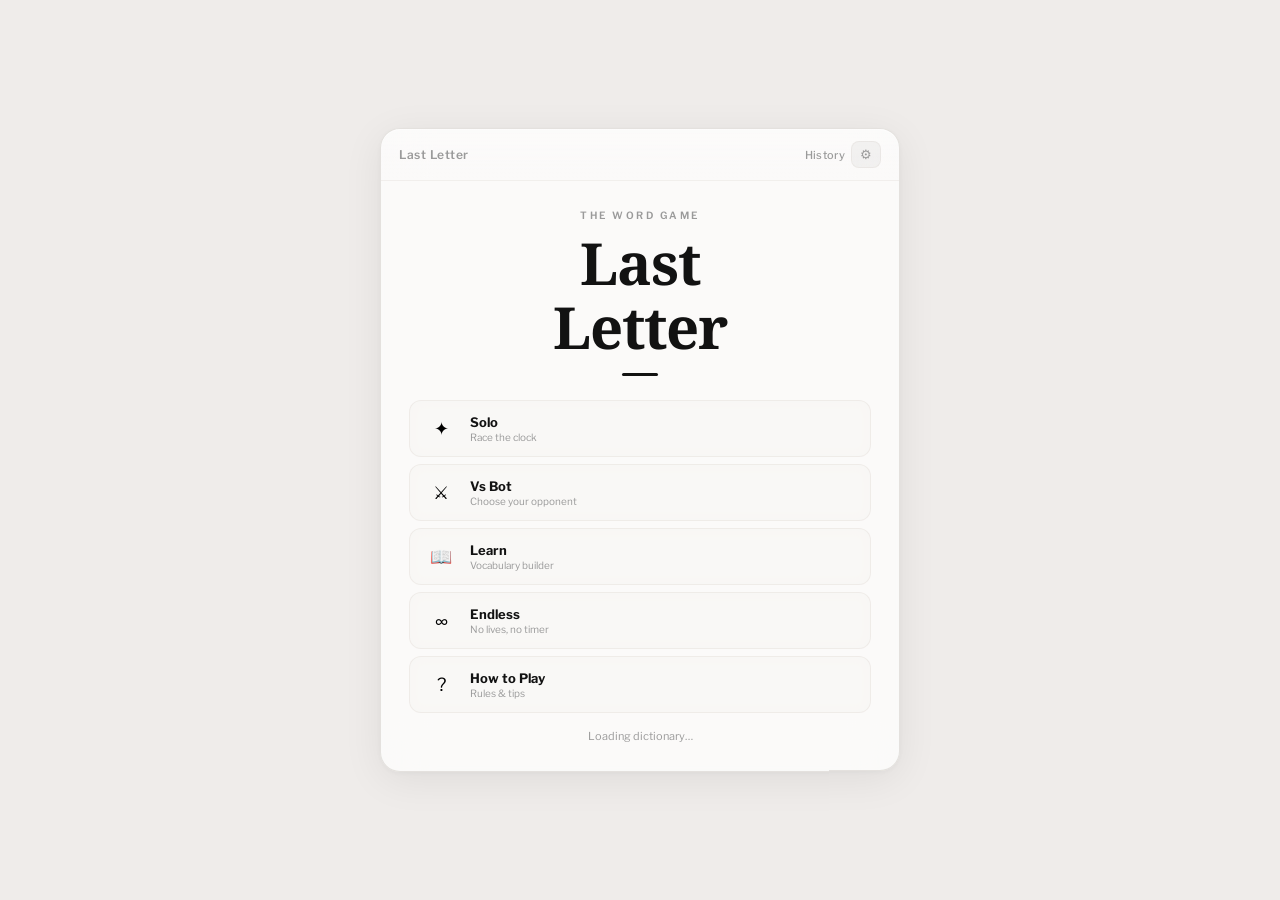
==== index.html @ b97fd0e0 "Add files via upload" ====
<!DOCTYPE html>
<html lang="en">
<head>
  <meta charset="UTF-8">
  <meta name="viewport" content="width=device-width, initial-scale=1.0">
  <title>Last Letter — A Word Game</title>
  <link href="https://fonts.googleapis.com/css2?family=Inter:wght@300;400;500;600;700;800;900&family=Libre+Franklin:wght@300;400;500;600;700;800&family=Noto+Serif:ital,wght@0,400;0,700;1,400&display=swap" rel="stylesheet">
  <link rel="stylesheet" href="style.css">
  <link rel="stylesheet" href="liquid-glass.css">
</head>
<body>

<!-- Liquid Glass animated background orbs -->
<div class="liquid-bg" id="liquid-bg">
  <div class="orb orb-1"></div>
  <div class="orb orb-2"></div>
  <div class="orb orb-3"></div>
  <div class="orb orb-4"></div>
</div>

<!-- Floating definition tooltip -->
<div id="tooltip" class="tooltip hidden"><div id="tip-word" class="tip-word"></div><div id="tip-pos" class="tip-pos"></div><div id="tip-def" class="tip-def"></div></div>

<!-- ===== MAIN MENU ===== -->
<div id="screen-menu" class="screen active">
  <div class="glass menu-glass">
    <div class="glass-bar"><span class="glass-title">Last Letter</span>
      <div class="glass-bar-r"><button class="glass-text-btn" id="btn-history">History</button><button class="glass-icon" id="btn-settings-open" title="Settings">⚙</button></div>
    </div>
    <div class="glass-body menu-body">
      <div class="menu-eyebrow">The Word Game</div>
      <h1 class="menu-logo">Last<br>Letter</h1>
      <div class="menu-rule"></div>
      <nav class="menu-nav">
        <button class="menu-btn" data-screen="screen-mode-solo"><span class="mi">✦</span><div class="mt"><strong>Solo</strong><small>Race the clock</small></div></button>
        <button class="menu-btn" data-screen="screen-mode-vs"><span class="mi">⚔</span><div class="mt"><strong>Vs Bot</strong><small>Choose your opponent</small></div></button>
        <button class="menu-btn" data-screen="screen-mode-learn"><span class="mi">📖</span><div class="mt"><strong>Learn</strong><small>Vocabulary builder</small></div></button>
        <button class="menu-btn" data-screen="screen-mode-endless"><span class="mi">∞</span><div class="mt"><strong>Endless</strong><small>No lives, no timer</small></div></button>
        <button class="menu-btn" data-screen="screen-how"><span class="mi">?</span><div class="mt"><strong>How to Play</strong><small>Rules & tips</small></div></button>
      </nav>
      <div id="dict-status" class="loading-msg">Loading dictionary…</div>
    </div>
  </div>
</div>

<!-- ===== HOW TO PLAY ===== -->
<div id="screen-how" class="screen"><div class="glass glass-md"><div class="glass-bar"><span class="glass-title">How to Play</span></div><div class="glass-body">
  <button class="back-btn" data-screen="screen-menu">← Back</button>
  <div class="how-cols"><div class="how-col"><h3>The Chain</h3><div class="how-steps">
    <div class="hs"><span class="hn">1</span><span>Given a <strong>starting prefix</strong></span></div>
    <div class="hs"><span class="hn">2</span><span>Type a word <strong>beginning</strong> with it</span></div>
    <div class="hs"><span class="hn">3</span><span><strong>Last letters</strong> become new prefix</span></div>
    <div class="hs"><span class="hn">4</span><span>Harder rounds use <strong>more letters</strong></span></div>
  </div></div><div class="how-col"><h3>Scoring</h3><p>Longer words = more points. Rare letters (Q,Z,X,J) give bonus.</p><p><strong>3 lives, 5 tries</strong> per round.</p>
  <h3 style="margin-top:12px">Bot Strategies</h3><p>Bots use suffix traps (-ness, -ly, -tion), letter traps (ending on X,Z,Q), and the hardest ones minimize your available options.</p></div></div>
</div></div></div>

<!-- ===== SETTINGS ===== -->
<div id="screen-settings" class="screen"><div class="glass glass-md"><div class="glass-bar"><span class="glass-title">Settings</span></div><div class="glass-body">
  <button class="back-btn" data-screen="screen-menu">← Back</button>
  <div class="settings-grid">
    <div class="sg"><label>Word Bank</label><select id="s-wordbank"><option value="full">Full (~370K)</option><option value="common">Common (~20K)</option><option value="sat">SAT Prep</option><option value="ielts">IELTS</option><option value="niche">Niche/Rare</option><option value="fallback">Offline (~800)</option></select></div>
    <div class="sg"><label>Lives</label><select id="s-lives"><option value="1">1</option><option value="3" selected>3</option><option value="5">5</option><option value="99">∞</option></select></div>
    <div class="sg"><label>Tries</label><select id="s-tries"><option value="3">3</option><option value="5" selected>5</option><option value="10">10</option><option value="99">∞</option></select></div>
    <div class="sg"><label>Candidates</label><select id="s-cand"><option value="off">Off</option><option value="count">Count</option><option value="on" selected>List</option></select></div>
    <div class="sg"><label>Frame Radius</label><select id="s-radius"><option value="0">Sharp</option><option value="12">Subtle</option><option value="20" selected>Rounded</option><option value="32">Pill</option></select></div>
    <div class="sg"><label>Theme</label><select id="s-theme"><option value="light" selected>Light</option><option value="dark">Dark</option><option value="liquid">Liquid Glass</option></select></div>
    <div class="sg"><label>Frame Scale</label><select id="s-scale"><option value="1">100%</option><option value="1.15">115%</option><option value="1.3" selected>130%</option><option value="1.5">150%</option></select></div>
    <div class="sg"><label>Blur Intensity</label><select id="s-blur"><option value="12">Subtle</option><option value="24" selected>Medium</option><option value="40">Heavy</option></select></div>
  </div>
  
  <div style="margin-top:24px;border-top:1px solid var(--border-lt);padding-top:16px">
    <h3 style="font-size:12px;font-weight:700;margin-bottom:8px">LLM Engine Configuration</h3>
    <div class="panel-desc" style="font-size:11px;margin-bottom:12px">Configure the external AI used by Omega to generate ultra-hard words.</div>
    <div style="display:flex;gap:8px;margin-bottom:8px">
      <input type="text" id="s-llm-key" placeholder="API Key (sk-...)" style="flex:2;padding:8px 12px;border-radius:6px;border:1px solid var(--border);font-family:var(--sans);background:var(--surface-alt);color:var(--ink)">
      <input type="text" id="s-llm-model" placeholder="Model (e.g. GLM-5.1)" style="flex:1;padding:8px 12px;border-radius:6px;border:1px solid var(--border);font-family:var(--sans);background:var(--surface-alt);color:var(--ink)">
    </div>
    <div style="display:flex;gap:8px;margin-bottom:8px">
      <input type="text" id="s-llm-host" placeholder="API Host (e.g. https://cmkey.cn/v1)" style="flex:2;padding:8px 12px;border-radius:6px;border:1px solid var(--border);font-family:var(--sans);background:var(--surface-alt);color:var(--ink)">
      <div style="flex:1; display:flex; align-items:center; gap:6px;">
        <input type="checkbox" id="s-llm-cors" style="cursor:pointer"> <label for="s-llm-cors" style="font-size:11px;cursor:pointer;color:var(--ink2)">Use CORS Proxy</label>
      </div>
    </div>
  </div>
  
  <div style="margin-top:24px;border-top:1px solid var(--border-lt);padding-top:16px">
    <h3 style="font-size:12px;font-weight:700;margin-bottom:8px">Ω Omega Neural Net Settings</h3>
    <div class="panel-desc" style="font-size:11px;margin-bottom:12px">Omega automatically learns the exact suffix you use when you defeat it. You can also manually teach or remove traps below.</div>
    <div style="display:flex;gap:8px;margin-bottom:12px">
      <input type="text" id="omega-new-trap" placeholder="e.g. 'tion' or 'ism'" style="flex:1;padding:8px 12px;border-radius:6px;border:1px solid var(--border);font-family:var(--sans);background:var(--surface-alt);color:var(--ink)">
      <button id="btn-omega-add-trap" class="btn-secondary" style="padding:8px 16px">Add Trap</button>
    </div>
    <h4 style="font-size:11px;margin-bottom:8px;color:var(--ink2)">Learned Traps (Click to remove)</h4>
    <div id="omega-trap-list" style="display:flex;gap:6px;flex-wrap:wrap;min-height:30px;margin-bottom:16px"></div>
  </div>
  
  <button class="btn-primary" id="btn-save-settings" style="margin-top:4px">Save & Close</button>
</div></div></div>

<!-- ===== HISTORY ===== -->
<div id="screen-history" class="screen"><div class="glass glass-md"><div class="glass-bar"><span class="glass-title">Game History</span></div><div class="glass-body">
  <div style="display:flex; justify-content:space-between; align-items:center; margin-bottom:14px">
    <button class="back-btn" data-screen="screen-menu" style="margin-bottom:0">← Back</button>
    <button id="btn-clear-history" class="glass-text-btn" style="color:var(--wrong)">Clear History</button>
  </div>
  <div id="history-list" class="history-list"><p class="muted">No games yet.</p></div>
</div></div></div>

<!-- ===== HISTORY DETAIL ===== -->
<div id="screen-hist-detail" class="screen"><div class="glass glass-md"><div class="glass-bar"><span class="glass-title">Game Detail</span></div><div class="glass-body">
  <button class="back-btn" data-screen="screen-history">← Back</button>
  <div id="hd-summary" class="hd-summary"></div>
  <div id="hd-words" class="hd-words"></div>
</div></div></div>



<!-- ===== VS BOT ===== -->
<div id="screen-mode-vs" class="screen"><div class="glass glass-md"><div class="glass-bar"><span class="glass-title">Choose Opponent</span></div><div class="glass-body">
  <button class="back-btn" data-screen="screen-menu">← Back</button>
  <div class="bot-grid" id="bot-grid"></div>
</div></div></div>

<!-- ===== LEARN HUB ===== -->
<div id="screen-mode-learn" class="screen"><div class="glass glass-md"><div class="glass-bar"><span class="glass-title">Learn Mode</span></div><div class="glass-body">
  <button class="back-btn" data-screen="screen-menu">← Back</button>
  <p class="panel-desc">Build vocabulary while playing.</p>
  <div class="learn-modes" id="learn-modes-grid">
    <button class="learn-card" id="btn-learn-chain"><span class="lci">🔗</span><div><strong>Word Chain</strong><small>Definitions in sidebar</small></div></button>
    <button class="learn-card" id="btn-learn-typing"><span class="lci">⌨</span><div><strong>Typing Practice</strong><small>Type words, track WPM</small></div></button>
  </div>
  <div id="learn-chain-start" class="learn-opts hidden">
    <h3>Opponent</h3>
    <div class="ws-grid">
      <button class="diff-btn selected" data-chainmode="vs">Learn with Bots</button>
      <button class="diff-btn" data-chainmode="solo">Solo</button>
    </div>
    <button class="uiverse" id="btn-start-chain" style="margin-top:12px">
      <div class="wrapper">
        <span>Start</span>
        <div class="circle circle-12"></div>
        <div class="circle circle-11"></div>
        <div class="circle circle-10"></div>
        <div class="circle circle-9"></div>
        <div class="circle circle-8"></div>
        <div class="circle circle-7"></div>
        <div class="circle circle-6"></div>
        <div class="circle circle-5"></div>
        <div class="circle circle-4"></div>
        <div class="circle circle-3"></div>
        <div class="circle circle-2"></div>
        <div class="circle circle-1"></div>
      </div>
    </button>
  </div>
  <div id="learn-options" class="learn-opts hidden">
    <h3>Word Category</h3>
    <div class="ws-grid">
      <button class="diff-btn selected" data-wordset="niche">Niche & Rare</button>
      <button class="diff-btn" data-wordset="long">Long (8+)</button>
      <button class="diff-btn" data-wordset="sat">SAT / GRE</button>
      <button class="diff-btn" data-wordset="ielts">IELTS</button>
      <button class="diff-btn" data-wordset="random">Random</button>
    </div>
    <button class="uiverse" id="btn-start-typing" style="margin-top:12px">
      <div class="wrapper">
        <span>Start</span>
        <div class="circle circle-12"></div>
        <div class="circle circle-11"></div>
        <div class="circle circle-10"></div>
        <div class="circle circle-9"></div>
        <div class="circle circle-8"></div>
        <div class="circle circle-7"></div>
        <div class="circle circle-6"></div>
        <div class="circle circle-5"></div>
        <div class="circle circle-4"></div>
        <div class="circle circle-3"></div>
        <div class="circle circle-2"></div>
        <div class="circle circle-1"></div>
      </div>
    </button>
  </div>
</div></div></div>

<!-- ===== ENDLESS MODE ===== -->
<div id="screen-mode-endless" class="screen"><div class="glass"><div class="glass-bar"><span class="glass-title">Endless Mode</span></div><div class="glass-body">
  <button class="back-btn" data-screen="screen-menu">← Back</button>
  <p class="panel-desc">No lives, no timer. See how long a chain you can build. Your score is your chain length.</p>
  <button class="uiverse" id="btn-start-endless">
    <div class="wrapper">
      <span>Start</span>
      <div class="circle circle-12"></div>
      <div class="circle circle-11"></div>
      <div class="circle circle-10"></div>
      <div class="circle circle-9"></div>
      <div class="circle circle-8"></div>
      <div class="circle circle-7"></div>
      <div class="circle circle-6"></div>
      <div class="circle circle-5"></div>
      <div class="circle circle-4"></div>
      <div class="circle circle-3"></div>
      <div class="circle circle-2"></div>
      <div class="circle circle-1"></div>
    </div>
  </button>
</div></div></div>

<!-- ===== SOLO ===== -->
<div id="screen-mode-solo" class="screen"><div class="glass"><div class="glass-bar"><span class="glass-title">Solo Mode</span></div><div class="glass-body">
  <button class="back-btn" data-screen="screen-menu">← Back</button>
  <div class="diff-grid">
    <button class="diff-btn" data-timer="45"><strong>Casual</strong><small>45s</small></button>
    <button class="diff-btn selected" data-timer="30"><strong>Standard</strong><small>30s</small></button>
    <button class="diff-btn" data-timer="15"><strong>Blitz</strong><small>15s</small></button>
    <button class="diff-btn" data-timer="9999"><strong>Zen</strong><small>∞</small></button>
  </div>
  <button class="uiverse" id="btn-start-solo">
    <div class="wrapper">
      <span>Start Game</span>
      <div class="circle circle-12"></div>
      <div class="circle circle-11"></div>
      <div class="circle circle-10"></div>
      <div class="circle circle-9"></div>
      <div class="circle circle-8"></div>
      <div class="circle circle-7"></div>
      <div class="circle circle-6"></div>
      <div class="circle circle-5"></div>
      <div class="circle circle-4"></div>
      <div class="circle circle-3"></div>
      <div class="circle circle-2"></div>
      <div class="circle circle-1"></div>
    </div>
  </button>
</div></div></div>

<!-- ===== GAME ===== -->
<div id="screen-game" class="screen">
  <div class="game-layout" id="game-layout">
    <aside class="sidebar sidebar-left" id="sidebar-left" style="display:none">
      <div class="glass sidebar-glass"><div class="glass-bar"><span class="glass-title">Candidates</span><span id="cand-count" class="sb-count">0</span></div><div class="glass-body sb-body"><div class="sb-sort"><select id="cand-sort"><option value="alpha">A → Z</option><option value="alpha-desc">Z → A</option><option value="short">Shortest First</option><option value="long">Longest First</option><option value="vowels">Most Vowels</option><option value="rare">Rarest Letters</option><option value="random">Random</option></select></div><div class="sb-list" id="cand-list"></div></div></div>
    </aside>
    <main class="game-center">
      <div class="glass game-glass">
        <div class="glass-bar"><span class="glass-title" id="game-title">Last Letter</span><div class="glass-bar-r"><button class="glass-icon" id="btn-quit">✕</button></div></div>
        <div class="glass-body game-body">
          <header class="game-header">
            <div class="gh-stat"><span class="gh-label">Round</span><span id="hud-round" class="gh-val">1</span></div>
            <div id="timer-ring" class="timer-ring"><svg viewBox="0 0 60 60"><circle class="timer-track" cx="30" cy="30" r="26"/><circle id="timer-arc" class="timer-fill" cx="30" cy="30" r="26"/></svg><span id="timer-text" class="timer-text">30</span></div>
            <div class="gh-stat"><span class="gh-label">Score</span><span id="hud-score" class="gh-val">0</span></div>
            <div class="gh-lives" id="hud-lives"></div>
          </header>
          <div id="turn-banner" class="turn-banner hidden"></div>
          <div id="chain-area" class="chain-area"><div id="chain-words" class="chain-words"></div></div>
          <div class="typing-area">
            <div class="tries-row"><span class="tries-label">Tries</span><div id="tries-dots" class="tries-dots"></div></div>
            <div id="word-display" class="word-display"><span id="wd-prefix" class="wd-prefix"></span><span id="wd-typed" class="wd-typed"></span><span class="wd-cursor">|</span></div>
            <div id="input-feedback" class="input-feedback"></div>
          </div>
        </div>
      </div>
    </main>
    <aside class="sidebar sidebar-right" id="sidebar-right" style="display:none">
      <div class="glass sidebar-glass"><div class="glass-bar"><span class="glass-title">Definitions</span></div><div class="glass-body sb-body"><div class="sb-defs" id="def-list"></div></div></div>
    </aside>
  </div>
</div>

<!-- ===== TYPING ===== -->
<div id="screen-typing" class="screen">
  <div class="glass glass-lg">
    <div class="glass-bar"><span class="glass-title">Typing Practice</span><div class="glass-bar-r"><button class="glass-icon" id="btn-typing-quit">✕</button></div></div>
    <div class="glass-body typing-body">
      <div class="typing-header">
        <div class="gh-stat"><span class="gh-label">WPM</span><span id="typing-wpm" class="gh-val">0</span></div>
        <div class="gh-stat"><span class="gh-label">Words</span><span id="typing-count" class="gh-val">0</span></div>
        <div class="gh-stat"><span class="gh-label">Accuracy</span><span id="typing-acc" class="gh-val">100%</span></div>
      </div>
      <div class="typing-main">
        <div class="typing-def-area"><div id="typing-target" class="typing-tw"></div><div id="typing-pos" class="typing-tp"></div><div id="typing-def" class="typing-td"></div></div>
        <div class="typing-input-display" id="typing-display"></div>
        <div id="typing-feedback" class="input-feedback"></div>
      </div>
      <div id="typing-history" class="typing-history"></div>
    </div>
  </div>
</div>

<!-- ===== GAME OVER ===== -->
<div id="screen-gameover" class="screen">
  <div class="glass">
    <div class="glass-bar"><span class="glass-title">Game Over</span></div>
    <div class="glass-body go-body">
      <div class="go-score-wrap"><div class="go-score-label">Final Score</div><div id="go-score" class="go-score">0</div></div>
      <div class="go-stats">
        <div class="go-stat"><span class="go-stat-val" id="go-rounds">0</span><span class="go-stat-lbl" id="go-rounds-lbl">Rounds</span></div>
        <div class="go-divider"></div>
        <div class="go-stat"><span class="go-stat-val" id="go-words">0</span><span class="go-stat-lbl">Words</span></div>
        <div class="go-divider"></div>
        <div class="go-stat"><span class="go-stat-val" id="go-best">—</span><span class="go-stat-lbl">Best</span></div>
      </div>
      <div id="go-chain" class="go-chain"></div>
      <div id="go-learned" class="go-learned hidden"><h3>Words Learned</h3><div id="go-learned-list"></div></div>
      <div class="go-btns">
        <button class="uiverse" id="btn-replay">
          <div class="wrapper">
            <span>Play Again</span>
            <div class="circle circle-12"></div>
            <div class="circle circle-11"></div>
            <div class="circle circle-10"></div>
            <div class="circle circle-9"></div>
            <div class="circle circle-8"></div>
            <div class="circle circle-7"></div>
            <div class="circle circle-6"></div>
            <div class="circle circle-5"></div>
            <div class="circle circle-4"></div>
            <div class="circle circle-3"></div>
            <div class="circle circle-2"></div>
            <div class="circle circle-1"></div>
          </div>
        </button>
        <button class="btn-secondary" id="btn-go-menu">Menu</button>
      </div>
    </div>
  </div>
</div>

<svg xmlns="http://www.w3.org/2000/svg" width="0" height="0" style="position: absolute; overflow: hidden" color-interpolation-filters="sRGB">
  <defs id="lq-glass-svg-defs"></defs>
</svg>

<!-- ===== LLM TRAINING UI ===== -->
<div id="llm-training-ui" class="glass hidden" style="position:fixed; top:20px; right:20px; width:300px; z-index:9999;">
  <div class="glass-bar"><span class="glass-title">GLM-5.1 Training</span><div class="glass-bar-r"><button class="glass-icon" onclick="document.getElementById('llm-training-ui').classList.add('hidden')">✕</button></div></div>
  <div class="glass-body" style="padding:15px; font-size:11px;">
    <div id="llm-status" style="color:var(--accent); font-weight:bold; margin-bottom:10px;">Waiting for Omega...</div>
    <div id="llm-results" style="max-height:200px; overflow-y:auto; color:var(--ink2);"></div>
  </div>
</div>

<script src="words_alpha.js"></script>
<script src="dictionary.js"></script>
<script src="bots.js"></script>
<script src="liquid-engine.js"></script>
<script src="app.js"></script>
</body>
</html>
---- style.css ----
/* LAST LETTER — Apple Liquid Glass UI */
:root{
  --bg:#efecea;--surface:rgba(255,255,255,.72);--surface-alt:rgba(245,243,240,.6);
  --border:rgba(200,195,188,.45);--border-lt:rgba(220,216,210,.35);
  --ink:#121212;--ink2:#5a5a5a;--ink3:#9a9a9a;
  --accent:#4a7a54;--accent-lt:rgba(74,122,84,.12);
  --correct:#538d4e;--correct-lt:rgba(83,141,78,.12);
  --wrong:#c9413b;--wrong-lt:rgba(201,65,59,.1);
  --warn:#c9a227;
  --bot-blue:#4a7bb5;--bot-blue-lt:rgba(74,123,181,.1);
  --serif:'Noto Serif',Georgia,serif;
  --sans:'Libre Franklin',-apple-system,sans-serif;
  --radius:20px;--blur:24px;--scale:1.3;
  --ease:cubic-bezier(.25,.8,.25,1);
  --glass-shadow:0 8px 40px rgba(0,0,0,.07),0 1.5px 6px rgba(0,0,0,.04),inset 0 1px 0 rgba(255,255,255,.6);
  --glass-shadow-h:0 12px 48px rgba(0,0,0,.1),0 2px 8px rgba(0,0,0,.06),inset 0 1px 0 rgba(255,255,255,.7);
}
[data-theme="dark"]{
  --bg:#0a0a0a;--surface:rgba(22,22,22,.92);--surface-alt:rgba(18,18,18,.85);
  --border:rgba(255,255,255,.08);--border-lt:rgba(255,255,255,.05);
  --ink:#e0e0e0;--ink2:#999;--ink3:#666;
  --accent:#a0a0a0;--accent-lt:rgba(160,160,160,.08);
  --correct:#8bc48a;--correct-lt:rgba(139,196,138,.08);
  --wrong:#d06060;--wrong-lt:rgba(208,96,96,.08);
  --bot-blue:#8ab0d0;--bot-blue-lt:rgba(138,176,208,.08);
  --glass-shadow:0 8px 40px rgba(0,0,0,.7),inset 0 1px 0 rgba(255,255,255,.03);
  --glass-shadow-h:0 12px 48px rgba(0,0,0,.8),inset 0 1px 0 rgba(255,255,255,.05);
}
*,*::before,*::after{box-sizing:border-box;margin:0;padding:0}
body{font-family:var(--sans);background:var(--bg);color:var(--ink);min-height:100vh;display:flex;justify-content:center;align-items:center;-webkit-font-smoothing:antialiased;overflow:hidden}

.screen{position:fixed;inset:0;display:flex;justify-content:center;align-items:center;opacity:0;visibility:hidden;transition:opacity .35s var(--ease),visibility .35s;z-index:1;overflow-y:auto;padding:20px}
.screen.active{opacity:1;visibility:visible;z-index:10}
.hidden{display:none!important}

/* ============ LIQUID GLASS FRAME ============ */
.glass{
  background:var(--surface);
  backdrop-filter:blur(var(--blur)) saturate(1.4);-webkit-backdrop-filter:blur(var(--blur)) saturate(1.4);
  border:1px solid var(--border);border-radius:var(--radius);
  box-shadow:var(--glass-shadow);
  overflow:hidden;display:flex;flex-direction:column;position:relative;
  max-width:calc(420px * var(--scale));width:100%;
  transition:box-shadow .3s var(--ease),border-color .3s,transform .3s var(--ease);
  animation:glassIn .5s var(--ease) both;
}
.glass:hover{box-shadow:var(--glass-shadow-h);border-color:rgba(200,195,188,.6)}
.glass-md{max-width:calc(580px * var(--scale))}
.glass-lg{max-width:calc(760px * var(--scale))}
@keyframes glassIn{from{opacity:0;transform:translateY(10px) scale(.97)}to{opacity:1;transform:translateY(0) scale(1)}}

/* Glass title bar — clean, no dots */
.glass-bar{
  display:flex;align-items:center;gap:8px;padding:12px 18px;
  background:linear-gradient(180deg,rgba(255,255,255,.15) 0%,rgba(255,255,255,0) 100%);
  border-bottom:1px solid var(--border-lt);user-select:none;flex-shrink:0;
}
.glass-title{font-size:12px;font-weight:600;color:var(--ink3);letter-spacing:.5px;flex:1}
.glass-bar-r{display:flex;gap:4px;margin-left:auto}
.glass-icon{background:rgba(0,0,0,.04);border:1px solid var(--border-lt);border-radius:8px;font-size:13px;cursor:pointer;padding:5px 8px;color:var(--ink3);transition:all .2s}
.glass-icon:hover{color:var(--ink);background:rgba(0,0,0,.08);border-color:var(--border)}
.glass-text-btn{background:none;border:none;font-family:var(--sans);font-size:11px;font-weight:500;color:var(--ink3);cursor:pointer;padding:4px 2px;transition:color .2s;letter-spacing:.3px}
.glass-text-btn:hover{color:var(--ink);text-decoration:underline}
.glass-body{padding:28px;overflow-y:auto;flex:1}
.sb-sort{margin-bottom:8px}
.sb-sort select{width:100%;padding:5px 8px;border:1px solid var(--border-lt);border-radius:6px;font-family:var(--sans);font-size:10px;background:var(--surface-alt);color:var(--ink2);cursor:pointer}

/* === MENU === */
.menu-glass{max-width:calc(400px * var(--scale))}
.menu-body{text-align:center}
.menu-eyebrow{font-size:10px;font-weight:600;letter-spacing:2.5px;text-transform:uppercase;color:var(--ink3);margin-bottom:10px}
.menu-logo{font-family:var(--serif);font-size:58px;font-weight:700;line-height:1.1;letter-spacing:-1px;margin-bottom:14px}
.menu-rule{width:36px;height:2.5px;background:var(--ink);margin:0 auto 24px;border-radius:2px}
.menu-nav{display:flex;flex-direction:column;gap:7px;margin-bottom:16px}
.menu-btn{display:flex;align-items:center;gap:14px;padding:13px 16px;background:var(--surface-alt);backdrop-filter:blur(8px);border:1px solid var(--border-lt);border-radius:calc(var(--radius) * .6);cursor:pointer;text-align:left;transition:all .25s var(--ease);font-family:var(--sans)}
.menu-btn:hover{border-color:var(--accent);background:var(--accent-lt);transform:translateX(3px)}
.mi{font-size:18px;width:30px;text-align:center;flex-shrink:0}
.mt{display:flex;flex-direction:column;gap:1px}
.mt strong{font-size:13px;color:var(--ink)}
.mt small{font-size:10px;color:var(--ink3)}
.loading-msg{font-size:11px;color:var(--ink3)}.loading-msg.done{color:var(--correct);font-weight:500}

/* === SHARED === */
.back-btn{background:none;border:none;font-family:var(--sans);font-size:13px;color:var(--ink2);cursor:pointer;margin-bottom:14px;padding:2px 0;transition:color .2s}
.back-btn:hover{color:var(--ink)}
.panel-desc{font-size:13px;color:var(--ink2);line-height:1.5;margin-bottom:14px}
.muted{color:var(--ink3);font-size:12px}

.how-cols{display:grid;grid-template-columns:1fr 1fr;gap:20px}
.how-col h3{font-size:13px;font-weight:700;margin-bottom:8px}
.how-col p{font-size:11px;color:var(--ink2);line-height:1.5;margin-bottom:5px}
.how-steps{display:flex;flex-direction:column;gap:8px}
.hs{display:flex;align-items:center;gap:8px;font-size:11px;color:var(--ink2)}
.hn{width:22px;height:22px;border-radius:50%;border:1.5px solid var(--border);display:flex;align-items:center;justify-content:center;font-size:9px;font-weight:700;flex-shrink:0}

.settings-grid{display:grid;grid-template-columns:1fr 1fr;gap:14px}
.sg{display:flex;flex-direction:column;gap:3px}
.sg label{font-size:10px;font-weight:600;text-transform:uppercase;letter-spacing:.8px;color:var(--ink2)}
.sg select{padding:8px 10px;border:1px solid var(--border);border-radius:calc(var(--radius) * .4);font-family:var(--sans);font-size:12px;background:var(--surface-alt);color:var(--ink);cursor:pointer;backdrop-filter:blur(8px)}
.sg select:focus{outline:none;border-color:var(--accent)}

/* History */
.history-list{max-height:420px;overflow-y:auto}
.history-item{display:flex;justify-content:space-between;align-items:center;padding:10px 8px;border-bottom:1px solid var(--border-lt);font-size:12px;cursor:pointer;border-radius:calc(var(--radius) * .3);transition:background .15s}
.history-item:hover{background:var(--accent-lt)}
.hi-mode{font-weight:600;text-transform:capitalize}
.hi-score{font-family:var(--serif);font-weight:700;font-size:15px}
.hi-meta{font-size:10px;color:var(--ink3)}
/* History detail */
.hd-summary{font-size:13px;color:var(--ink2);margin-bottom:14px;padding:10px;background:var(--surface-alt);border-radius:calc(var(--radius)*.4)}
.hd-words{max-height:350px;overflow-y:auto}
.hd-word-item{padding:8px 0;border-bottom:1px solid var(--border-lt);font-size:12px;line-height:1.5}
.hd-word-item strong{color:var(--accent);font-family:var(--serif)}
.hd-word-item em{color:var(--ink3);font-size:11px}

.diff-grid,.ws-grid{display:grid;grid-template-columns:1fr 1fr;gap:7px;margin-bottom:16px}
.diff-btn{padding:13px 10px;background:var(--surface-alt);backdrop-filter:blur(6px);border:1px solid var(--border-lt);border-radius:calc(var(--radius)*.5);cursor:pointer;text-align:center;transition:all .2s var(--ease);font-family:var(--sans)}
.diff-btn:hover{border-color:var(--accent)}
.diff-btn.selected{border-color:var(--accent);background:var(--accent-lt)}
.diff-btn strong{display:block;font-size:12px;margin-bottom:1px}
.diff-btn small{font-size:10px;color:var(--ink3)}

.bot-grid{display:grid;grid-template-columns:1fr 1fr;gap:7px}
.bot-card{display:flex;align-items:center;gap:8px;padding:11px;background:var(--surface-alt);border:1px solid var(--border-lt);border-radius:calc(var(--radius)*.5);cursor:pointer;transition:all .2s var(--ease);font-family:var(--sans);text-align:left}
.bot-card:hover{border-color:var(--accent);background:var(--accent-lt);transform:translateY(-2px)}
.bot-avatar{font-size:20px;width:28px;text-align:center;flex-shrink:0}
.bot-info{flex:1;min-width:0}
.bot-name{font-size:12px;font-weight:700;margin-bottom:1px}
.bot-desc{font-size:9px;color:var(--ink2);line-height:1.3}
.bot-badge{font-size:8px;font-weight:700;letter-spacing:.6px;text-transform:uppercase;padding:2px 5px;border-radius:8px;flex-shrink:0}
.bot-badge.easy{background:rgba(83,141,78,.12);color:#538d4e}
.bot-badge.medium{background:rgba(201,162,39,.12);color:#b8941e}
.bot-badge.hard{background:rgba(201,65,59,.1);color:#c9413b}
.bot-badge.extreme{background:rgba(123,44,191,.1);color:#7b2cbf}

.learn-modes{display:grid;grid-template-columns:1fr 1fr;gap:10px;margin-bottom:14px}
.learn-card{display:flex;align-items:flex-start;gap:10px;padding:14px;background:var(--surface-alt);border:1px solid var(--border-lt);border-radius:calc(var(--radius)*.5);cursor:pointer;text-align:left;transition:all .2s var(--ease);font-family:var(--sans)}
.learn-card:hover{border-color:var(--accent);background:var(--accent-lt);transform:translateY(-2px)}
.learn-card.active-card{border-color:var(--accent);background:var(--accent-lt)}
.lci{font-size:22px;flex-shrink:0;margin-top:2px}
.learn-card strong{font-size:13px;display:block;margin-bottom:2px}
.learn-card small{font-size:10px;color:var(--ink2);line-height:1.3}
.learn-opts h3{font-size:12px;font-weight:700;margin-bottom:6px}

.btn-primary{display:inline-flex;align-items:center;justify-content:center;padding:11px 36px;background:var(--ink);color:var(--surface);border:none;border-radius:50px;font-family:var(--sans);font-size:13px;font-weight:600;cursor:pointer;transition:all .25s var(--ease)}
.btn-primary:hover{filter:brightness(1.2);transform:translateY(-1px)}
.btn-primary:disabled{opacity:.3;cursor:not-allowed;transform:none}
.btn-secondary{display:inline-flex;align-items:center;justify-content:center;padding:11px 24px;background:transparent;color:var(--ink);border:1px solid var(--border);border-radius:50px;font-family:var(--sans);font-size:12px;font-weight:500;cursor:pointer;transition:all .2s}
.btn-secondary:hover{border-color:var(--ink);background:var(--surface-alt)}

/* ============ GAME ============ */
.game-layout{display:flex;justify-content:center;margin:0 auto;gap:14px;width:100%;max-width:1100px;height:calc(100vh - 40px);align-items:stretch}
.game-layout.solo-layout{justify-content:center}
.sidebar{width:220px;flex-shrink:0;display:flex}
.sidebar-glass{width:100%;display:flex;flex-direction:column}
.sb-body{flex:1;overflow-y:auto;padding:12px 14px!important}
.sb-count{background:var(--accent-lt);color:var(--accent);padding:1px 6px;border-radius:6px;font-size:9px;font-weight:600;margin-left:auto}
.sb-list{display:flex;flex-direction:column;gap:2px;font-family:var(--serif);font-size:11px;color:var(--ink2)}
.cand-word{padding:3px 6px;border-radius:4px;transition:background .15s;cursor:default}
.cand-word:hover{background:var(--accent-lt)}
.sb-defs{display:flex;flex-direction:column;gap:8px}
.def-entry{padding:8px;border-radius:calc(var(--radius)*.35);background:var(--surface-alt);border:1px solid var(--border-lt);animation:fadeUp .3s var(--ease) both}
.def-entry-word{font-family:var(--serif);font-size:14px;font-weight:700;margin-bottom:2px;text-transform:capitalize}
.def-entry-pos{font-size:9px;font-style:italic;color:var(--accent);margin-bottom:2px}
.def-entry-text{font-size:10px;color:var(--ink2);line-height:1.4}
.def-entry-src{font-size:8px;color:var(--ink3);margin-top:2px}

.game-center{flex:1;min-width:0;max-width:480px;display:flex}
.game-glass{width:100%;display:flex;flex-direction:column}
.game-body{flex:1;display:flex;flex-direction:column;padding:14px 22px 18px!important;overflow:hidden}

.game-header{display:flex;align-items:center;justify-content:center;gap:14px;padding-bottom:10px;border-bottom:1px solid var(--border-lt)}
.gh-stat{display:flex;flex-direction:column;align-items:center;min-width:44px}
.gh-label{font-size:8px;font-weight:600;letter-spacing:1.2px;text-transform:uppercase;color:var(--ink3)}
.gh-val{font-family:var(--serif);font-size:20px;font-weight:700;line-height:1.2}
.timer-ring{position:relative;width:46px;height:46px}
.timer-ring svg{width:100%;height:100%;transform:rotate(-90deg)}
.timer-track{fill:none;stroke:var(--border-lt);stroke-width:3}
.timer-fill{fill:none;stroke:var(--accent);stroke-width:3;stroke-linecap:round;stroke-dasharray:163.36;stroke-dashoffset:0;transition:stroke-dashoffset .1s linear,stroke .3s}
.timer-fill.warning{stroke:var(--warn)}.timer-fill.danger{stroke:var(--wrong)}
.timer-text{position:absolute;inset:0;display:flex;align-items:center;justify-content:center;font-size:13px;font-weight:700}
.gh-lives{display:flex;gap:3px}
.life-pip{font-size:13px;transition:all .3s var(--ease)}.life-pip.lost{opacity:.2;transform:scale(.75)}

.turn-banner{text-align:center;padding:5px;font-size:11px;font-weight:600;border-radius:6px;margin:6px 0 0}
.turn-banner.yours{background:var(--correct-lt);color:var(--correct)}
.turn-banner.theirs{background:var(--bot-blue-lt);color:var(--bot-blue)}

.chain-area{flex:1;overflow-y:auto;display:flex;flex-direction:column;justify-content:flex-end;min-height:0;padding:4px 0;mask-image:linear-gradient(to bottom,transparent 0%,#000 10%,#000 100%);-webkit-mask-image:linear-gradient(to bottom,transparent 0%,#000 10%,#000 100%)}
.chain-words{display:flex;flex-direction:column;gap:3px;padding-top:30px}
.chain-word{display:flex;align-items:center;gap:6px;padding:6px 10px;border-radius:calc(var(--radius)*.35);font-size:13px;animation:wordIn .3s var(--ease) both;cursor:default;transition:background .15s}
.chain-word:hover{filter:brightness(.97)}
@keyframes wordIn{from{opacity:0;transform:translateY(6px)}to{opacity:1;transform:translateY(0)}}
@keyframes fadeUp{from{opacity:0;transform:translateY(10px)}to{opacity:1;transform:translateY(0)}}
.chain-word.player{background:var(--correct-lt);border-left:2.5px solid var(--correct)}
.chain-word.bot{background:var(--bot-blue-lt);border-left:2.5px solid var(--bot-blue)}
.chain-word.skip{background:var(--wrong-lt);border-left:2.5px solid var(--wrong);font-style:italic;color:var(--ink2)}
.cw-text{font-family:var(--serif);font-size:15px;flex:1}
.cw-highlight{font-weight:700;color:var(--accent)}
.cw-bot-hl{font-weight:700;color:var(--bot-blue)}
.cw-score{font-size:9px;font-weight:600;color:var(--ink3)}

.typing-area{padding:12px 0 4px;border-top:1px solid var(--border-lt);text-align:center}
.tries-row{display:flex;align-items:center;justify-content:center;gap:6px;margin-bottom:8px}
.tries-label{font-size:8px;font-weight:600;letter-spacing:1px;text-transform:uppercase;color:var(--ink3)}
.tries-dots{display:flex;gap:4px}
.try-dot{width:7px;height:7px;border-radius:50%;border:1.5px solid var(--border);transition:all .2s}.try-dot.filled{background:var(--ink);border-color:var(--ink)}
.word-display{display:flex;align-items:baseline;justify-content:center;min-height:44px;padding:6px 0;user-select:none}
.wd-prefix{font-family:var(--serif);font-size:32px;font-weight:700;color:var(--accent);letter-spacing:2px}
.wd-typed{font-family:var(--serif);font-size:32px;font-weight:400;color:var(--ink);letter-spacing:2px}
.wd-cursor{font-weight:200;color:var(--accent);animation:blink 1s step-end infinite;font-size:32px}
@keyframes blink{0%,100%{opacity:1}50%{opacity:0}}
.input-feedback{min-height:18px;padding-top:4px;font-size:11px;font-weight:500}
.input-feedback.error{color:var(--wrong)}.input-feedback.success{color:var(--correct)}

/* ============ TYPING PRACTICE ============ */
.typing-body{display:flex;flex-direction:column}
.typing-header{display:flex;justify-content:center;gap:22px;padding-bottom:12px;border-bottom:1px solid var(--border-lt);margin-bottom:18px}
.typing-main{flex:1;display:flex;flex-direction:column;align-items:center;justify-content:center;gap:14px}
.typing-def-area{text-align:center;margin-bottom:8px}
.typing-tw{font-family:var(--serif);font-size:12px;font-weight:600;color:var(--ink3);letter-spacing:1px;text-transform:uppercase;margin-bottom:5px}
.typing-tp{font-size:10px;font-style:italic;color:var(--accent);margin-bottom:3px}
.typing-td{font-size:12px;color:var(--ink2);line-height:1.5;max-width:440px}
/* Typing practice character display */
.typing-input-display{position:relative;min-height:52px;display:flex;align-items:center;justify-content:center;white-space:pre;font-size:36px}
.typing-input-display .text-wrapper{position:relative;display:inline-flex}
.typing-input-display .tchar{font-family:var(--serif);font-size:inherit;transition:color .15s ease;letter-spacing:1px}
.typing-input-display .tc{color:var(--correct)}
.typing-input-display .te{color:var(--wrong);text-decoration:underline}
.typing-input-display .tr{color:var(--border)}
.smooth-cursor{position:absolute;left:0;top:5px;bottom:5px;width:2px;background:var(--accent);transition:transform 0.15s ease;animation:cursorBlink 1s step-end infinite;pointer-events:none}
@keyframes cursorBlink{0%,100%{opacity:1}50%{opacity:0}}
.typing-history{max-height:110px;overflow-y:auto;padding:8px;background:var(--surface-alt);border-radius:calc(var(--radius)*.35);margin-top:auto}
.typing-history:empty{display:none}
.th-item{display:flex;justify-content:space-between;padding:4px 0;border-bottom:1px solid var(--border-lt);font-size:11px;cursor:default;transition:background .15s}
.th-item:hover{background:var(--accent-lt)}
.th-word{font-family:var(--serif);font-weight:600}
.th-wpm{color:var(--ink3);font-size:10px}

/* ============ TOOLTIP ============ */
.tooltip{position:fixed;z-index:100;background:var(--surface);backdrop-filter:blur(var(--blur));border:1px solid var(--border);border-radius:calc(var(--radius)*.5);padding:12px 16px;max-width:280px;box-shadow:var(--glass-shadow);pointer-events:none;transition:opacity .2s}
.tooltip.hidden{opacity:0;visibility:hidden}
.tip-word{font-family:var(--serif);font-size:15px;font-weight:700;margin-bottom:2px;text-transform:capitalize}
.tip-pos{font-size:10px;font-style:italic;color:var(--accent);margin-bottom:3px}
.tip-def{font-size:11px;color:var(--ink2);line-height:1.4}

/* ============ GAME OVER ============ */
.go-body{text-align:center}
.go-score-wrap{margin-bottom:22px}
.go-score-label{font-size:11px;color:var(--ink2);margin-bottom:2px}
.go-score{font-family:var(--serif);font-size:52px;font-weight:700;animation:scoreIn .5s var(--ease) both}
@keyframes scoreIn{from{opacity:0;transform:scale(.85)}to{opacity:1;transform:scale(1)}}
.go-stats{display:flex;justify-content:center;align-items:center;gap:16px;margin-bottom:18px;padding:12px;background:var(--surface-alt);border-radius:calc(var(--radius)*.5)}
.go-stat{display:flex;flex-direction:column;align-items:center;gap:2px}
.go-stat-val{font-family:var(--serif);font-size:18px;font-weight:700}
.go-stat-lbl{font-size:8px;font-weight:600;letter-spacing:1px;text-transform:uppercase;color:var(--ink3)}
.go-divider{width:1px;height:22px;background:var(--border)}
.go-chain{max-height:70px;overflow-y:auto;margin-bottom:14px;padding:8px 10px;background:var(--surface-alt);border-radius:calc(var(--radius)*.35);font-family:var(--serif);font-size:11px;line-height:1.7;color:var(--ink2);text-align:left}
.go-chain:empty{display:none}
.go-chain .sep{color:var(--ink3);margin:0 2px}
.go-btns{display:flex;gap:10px;justify-content:center}
.go-learned{margin-bottom:14px;text-align:left;max-height:100px;overflow-y:auto}
.go-learned h3{font-size:12px;font-weight:700;margin-bottom:5px}
.go-learned-item{padding:4px 0;border-bottom:1px solid var(--border-lt);font-size:11px;line-height:1.4}
.go-learned-item strong{color:var(--accent)}

@keyframes shake{0%,100%{transform:translateX(0)}20%{transform:translateX(-4px)}40%{transform:translateX(4px)}60%{transform:translateX(-3px)}80%{transform:translateX(3px)}}
.shake{animation:shake .3s ease}

@media(max-width:900px){
  .game-layout{flex-direction:column;height:100vh;gap:0}
  .sidebar{display:none!important}
  .game-center{max-width:100%}
  .how-cols{grid-template-columns:1fr}
  .settings-grid,.bot-grid,.learn-modes{grid-template-columns:1fr}
}
@media(max-width:520px){
  .menu-logo{font-size:44px}
  .glass-body{padding:18px}
  .wd-prefix,.wd-typed,.wd-cursor{font-size:24px}
  .typing-input-display{font-size:28px}
}
---- liquid-glass.css ----
/* ============================================================
   LIQUID GLASS THEME — Apple macOS 26 / iOS 26
   Animated orb buttons + prismatic loader + frosted glass
   ============================================================ */

/* ==== FULL 12-CIRCLE UIVERSE KEYFRAMES ==== */
@keyframes lqC1 {
  0%   { transform: translate(0, 0) translateZ(0); }
  33%  { transform: translate(0px, 16px) translateZ(0); }
  66%  { transform: translate(12px, 64px) translateZ(0); }
  100% { transform: translate(0, 0) translateZ(0); }
}
@keyframes lqC2 {
  0%   { transform: translate(0, 0) translateZ(0); }
  33%  { transform: translate(80px, -10px) translateZ(0); }
  66%  { transform: translate(72px, -48px) translateZ(0); }
  100% { transform: translate(0, 0) translateZ(0); }
}
@keyframes lqC3 {
  0%   { transform: translate(0, 0) translateZ(0); }
  33%  { transform: translate(20px, 12px) translateZ(0); }
  66%  { transform: translate(12px, 4px) translateZ(0); }
  100% { transform: translate(0, 0) translateZ(0); }
}
@keyframes lqC4 {
  0%   { transform: translate(0, 0) translateZ(0); }
  33%  { transform: translate(76px, -12px) translateZ(0); }
  66%  { transform: translate(112px, -8px) translateZ(0); }
  100% { transform: translate(0, 0) translateZ(0); }
}
@keyframes lqC5 {
  0%   { transform: translate(0, 0) translateZ(0); }
  33%  { transform: translate(84px, 28px) translateZ(0); }
  66%  { transform: translate(40px, -32px) translateZ(0); }
  100% { transform: translate(0, 0) translateZ(0); }
}
@keyframes lqC6 {
  0%   { transform: translate(0, 0) translateZ(0); }
  33%  { transform: translate(28px, -16px) translateZ(0); }
  66%  { transform: translate(76px, -56px) translateZ(0); }
  100% { transform: translate(0, 0) translateZ(0); }
}
@keyframes lqC7 {
  0%   { transform: translate(0, 0) translateZ(0); }
  33%  { transform: translate(8px, 28px) translateZ(0); }
  66%  { transform: translate(20px, -60px) translateZ(0); }
  100% { transform: translate(0, 0) translateZ(0); }
}
@keyframes lqC8 {
  0%   { transform: translate(0, 0) translateZ(0); }
  33%  { transform: translate(32px, -4px) translateZ(0); }
  66%  { transform: translate(56px, -20px) translateZ(0); }
  100% { transform: translate(0, 0) translateZ(0); }
}
@keyframes lqC9 {
  0%   { transform: translate(0, 0) translateZ(0); }
  33%  { transform: translate(20px, -12px) translateZ(0); }
  66%  { transform: translate(80px, -8px) translateZ(0); }
  100% { transform: translate(0, 0) translateZ(0); }
}
@keyframes lqC10 {
  0%   { transform: translate(0, 0) translateZ(0); }
  33%  { transform: translate(68px, 20px) translateZ(0); }
  66%  { transform: translate(100px, 28px) translateZ(0); }
  100% { transform: translate(0, 0) translateZ(0); }
}
@keyframes lqC11 {
  0%   { transform: translate(0, 0) translateZ(0); }
  33%  { transform: translate(4px, 4px) translateZ(0); }
  66%  { transform: translate(68px, 20px) translateZ(0); }
  100% { transform: translate(0, 0) translateZ(0); }
}
@keyframes lqC12 {
  0%   { transform: translate(0, 0) translateZ(0); }
  33%  { transform: translate(56px, 0px) translateZ(0); }
  66%  { transform: translate(60px, -32px) translateZ(0); }
  100% { transform: translate(0, 0) translateZ(0); }
}

/* Hover acceleration — matches UIverse: 7s -> 1400ms on hover */
[data-theme="liquid"] *:hover > .lq-orb-layer .lq-circle {
  --lq-duration: 1400ms !important;
  animation-duration: 1400ms !important;
}

/* ==== LETTER WAVE ANIMATION ==== */
.lq-letter {
  display: inline-block;
  opacity: 0.4;
  transform: translateY(0);
  animation: lqLetterWave 2.2s infinite;
  z-index: 1;
}
@keyframes lqLetterWave {
  0%, 100% { opacity: 0.4; transform: translateY(0) scale(1); }
  20%      { opacity: 1;   transform: scale(1.15); }
  40%      { opacity: 0.7; transform: translateY(0) scale(1); }
}

/* ==== LOADER SPINNER — prismatic rotating ring ==== */
[data-theme="liquid"] .loading-msg {
  position: relative;
  display: inline-flex;
  align-items: center;
  justify-content: center;
  min-width: 160px;
  min-height: 160px;
  font-weight: 300;
  color: white;
  border-radius: 50%;
}
[data-theme="liquid"] .loading-msg::before {
  content: '';
  position: absolute;
  inset: 0;
  border-radius: 50%;
  animation: lqLoaderSpin 2s linear infinite;
  z-index: 0;
  pointer-events: none;
}
@keyframes lqLoaderSpin {
  0% {
    transform: rotate(90deg);
    box-shadow: 0 10px 20px 0 #fff inset, 0 20px 30px 0 #ad5fff inset, 0 60px 60px 0 #471eec inset;
  }
  50% {
    transform: rotate(270deg);
    box-shadow: 0 10px 20px 0 #fff inset, 0 20px 10px 0 #d60a47 inset, 0 40px 60px 0 #311e80 inset;
  }
  100% {
    transform: rotate(450deg);
    box-shadow: 0 10px 20px 0 #fff inset, 0 20px 30px 0 #ad5fff inset, 0 60px 60px 0 #471eec inset;
  }
}
[data-theme="liquid"] .loading-msg.done::before {
  animation: none;
  box-shadow: none;
}
[data-theme="liquid"] .loading-msg.done {
  min-width: unset; min-height: unset; border-radius: 0;
  color: rgba(142,230,160,0.7);
}

/* ---- THEME VARIABLES ---- */
[data-theme="liquid"] {
  --bg: #050507;
  --surface: rgba(255,255,255,0.05);
  --surface-alt: rgba(255,255,255,0.03);
  --border: rgba(255,255,255,0.08);
  --border-lt: rgba(255,255,255,0.05);
  --ink: #f0f0f2;
  --ink2: rgba(255,255,255,0.5);
  --ink3: rgba(255,255,255,0.25);
  --accent: rgba(255,255,255,0.85);
  --accent-lt: rgba(255,255,255,0.05);
  --correct: #8ee6a0;
  --correct-lt: rgba(142,230,160,0.07);
  --wrong: #f07070;
  --wrong-lt: rgba(240,112,112,0.07);
  --warn: #f0c850;
  --bot-blue: #80c0f0;
  --bot-blue-lt: rgba(128,192,240,0.07);
  --serif: 'Inter',-apple-system,sans-serif;
  --sans: 'Inter',-apple-system,sans-serif;
  --glass-shadow:
    0 0 0 0.5px rgba(255,255,255,0.1),
    0 8px 32px rgba(0,0,0,0.6),
    inset 0 1px 0 rgba(255,255,255,0.06);
  --glass-shadow-h:
    0 0 0 0.5px rgba(255,255,255,0.15),
    0 12px 44px rgba(0,0,0,0.7),
    inset 0 1px 0 rgba(255,255,255,0.1);
}

/* ---- BACKGROUND ORBS ---- */
[data-theme="liquid"] .liquid-bg { display: block !important; }
.liquid-bg { display: none; position: fixed; inset: 0; z-index: 0; overflow: hidden; pointer-events: none; }

.liquid-bg .orb {
  position: absolute; border-radius: 50%;
  filter: blur(90px); opacity: 0.3; will-change: transform;
}
.liquid-bg .orb-1 {
  width: 400px; height: 400px;
  background: radial-gradient(circle, rgba(173,95,255,0.5), transparent 70%);
  top: -8%; left: -5%;
  animation: od1 20s ease-in-out infinite alternate;
}
.liquid-bg .orb-2 {
  width: 320px; height: 320px;
  background: radial-gradient(circle, rgba(26,35,255,0.4), transparent 70%);
  top: 55%; right: -8%;
  animation: od2 24s ease-in-out infinite alternate;
}
.liquid-bg .orb-3 {
  width: 260px; height: 260px;
  background: radial-gradient(circle, rgba(226,27,218,0.35), transparent 70%);
  bottom: -5%; left: 25%;
  animation: od3 22s ease-in-out infinite alternate;
}
.liquid-bg .orb-4 {
  width: 200px; height: 200px;
  background: radial-gradient(circle, rgba(255,210,21,0.25), transparent 70%);
  top: 25%; left: 55%;
  animation: od4 26s ease-in-out infinite alternate;
}
@keyframes od1 { 0%{transform:translate(0,0) scale(1)} 50%{transform:translate(80px,60px) scale(1.15)} 100%{transform:translate(-30px,120px) scale(.95)} }
@keyframes od2 { 0%{transform:translate(0,0) scale(1)} 50%{transform:translate(-100px,-40px) scale(1.1)} 100%{transform:translate(-60px,80px) scale(.9)} }
@keyframes od3 { 0%{transform:translate(0,0) scale(1)} 50%{transform:translate(60px,-80px) scale(1.2)} 100%{transform:translate(-40px,-40px) scale(1)} }
@keyframes od4 { 0%{transform:translate(0,0) scale(1)} 50%{transform:translate(-80px,40px) scale(1.1)} 100%{transform:translate(40px,-60px) scale(.95)} }

/* ---- GLASS PANEL + PRISMATIC BORDER ---- */
[data-theme="liquid"] .glass {
  background: rgba(255,255,255,0.04);
  backdrop-filter: blur(40px) saturate(1.4) brightness(1.05);
  -webkit-backdrop-filter: blur(40px) saturate(1.4) brightness(1.05);
  border: 1px solid rgba(255,255,255,0.08);
}
[data-theme="liquid"] .glass::before {
  content: ''; position: absolute; inset: -1px;
  border-radius: inherit; padding: 1px;
  background: linear-gradient(135deg,
    rgba(255,163,26,0.25) 0%, rgba(226,27,218,0.2) 25%,
    rgba(26,35,255,0.25) 50%, rgba(255,232,26,0.2) 75%,
    rgba(255,163,26,0.2) 100%);
  -webkit-mask: linear-gradient(#fff 0 0) content-box, linear-gradient(#fff 0 0);
  mask: linear-gradient(#fff 0 0) content-box, linear-gradient(#fff 0 0);
  -webkit-mask-composite: xor; mask-composite: exclude;
  pointer-events: none; z-index: 1; opacity: 0.5;
  transition: opacity 0.4s ease;
}
[data-theme="liquid"] .glass:hover::before { opacity: 1; }

/* ---- GLASS BAR ---- */
[data-theme="liquid"] .glass-bar {
  background: linear-gradient(180deg, rgba(255,255,255,0.05) 0%, transparent 100%);
  border-bottom: 1px solid rgba(255,255,255,0.05);
}
[data-theme="liquid"] .glass-icon {
  background: rgba(255,255,255,0.04); border-color: rgba(255,255,255,0.06);
  color: rgba(255,255,255,0.35);
}
[data-theme="liquid"] .glass-icon:hover {
  background: rgba(255,255,255,0.08); color: #fff;
}

/* ---- MENU ---- */
[data-theme="liquid"] .menu-logo {
  font-family: 'Inter',-apple-system,sans-serif;
  font-weight: 800; letter-spacing: -2px;
  background: linear-gradient(135deg, #fff, rgba(255,255,255,0.65));
  -webkit-background-clip: text; -webkit-text-fill-color: transparent;
  background-clip: text;
}
[data-theme="liquid"] .menu-rule {
  background: linear-gradient(90deg,
    rgba(255,163,26,0.5), rgba(226,27,218,0.4),
    rgba(26,35,255,0.5), rgba(255,232,26,0.4));
  height: 2px; width: 60px;
}
[data-theme="liquid"] .menu-eyebrow { color: rgba(255,255,255,0.25); letter-spacing: 4px; }

/* ==== MENU BUTTONS — LIQUID GLASS STYLE ==== */
[data-theme="liquid"] .menu-btn {
  background: rgba(255, 255, 255, 0.01);
  border: none;
  position: relative; overflow: hidden;
  box-shadow: 0px 4px 24px rgba(0, 0, 0, 0.3);
  transition: all 0.3s cubic-bezier(.25,.8,.25,1);
}
/* Liquid Glass Inset Glow */
[data-theme="liquid"] .menu-btn::before {
  content: ''; pointer-events: none;
  position: absolute; z-index: 3; inset: 0;
  border-radius: inherit;
  box-shadow: inset 0 0 20px -5px rgba(255, 255, 255, 0.07);
}
[data-theme="liquid"] .menu-btn .mi,
[data-theme="liquid"] .menu-btn .mt { position: relative; z-index: 2; }

/* HOVER: Scale up, authentic glass highlight */
[data-theme="liquid"] .menu-btn:hover {
  transform: scale(1.04) !important;
  background: rgba(255, 255, 255, 0.015);
  box-shadow: 0px 8px 32px rgba(0, 0, 0, 0.4);
}

/* ==== SETTINGS DROPDOWN OPTIONS ==== */
[data-theme="liquid"] .sg select option {
  background: #050507;
  color: #aaa;
}

/* ==== GENERIC PRIMARY BUTTONS (e.g. Save & Close) ==== */
[data-theme="liquid"] .btn-primary:not(.uiverse) {
  background: rgba(255, 255, 255, 0.05);
  border: 1px solid rgba(255, 255, 255, 0.15);
  color: #fff;
  box-shadow: 0 4px 12px rgba(0, 0, 0, 0.3);
  backdrop-filter: blur(12px);
  -webkit-backdrop-filter: blur(12px);
  transition: all 0.2s;
}
[data-theme="liquid"] .btn-primary:not(.uiverse):hover {
  background: rgba(255, 255, 255, 0.1);
  border-color: rgba(255, 255, 255, 0.3);
}

/* ==== UIVERSE START/REPLAY BUTTON ==== */
.uiverse {
  --duration: 7s;
  --easing: linear;
  --c-color-1: rgba(255, 163, 26, 0.7);
  --c-color-2: #1a23ff;
  --c-color-3: #e21bda;
  --c-color-4: rgba(255, 232, 26, 0.7);
  --c-shadow: rgba(255, 223, 87, 0.42);
  --c-shadow-inset-top: rgba(255, 223, 52, 0.76);
  --c-shadow-inset-bottom: rgba(255, 250, 215, 0.68);
  --c-radial-inner: #ffd215;
  --c-radial-outer: #fff172;
  --c-color: #fff;
  -webkit-tap-highlight-color: transparent;
  -webkit-appearance: none;
  outline: none;
  position: relative;
  cursor: pointer;
  border: none;
  display: table;
  border-radius: 24px;
  padding: 0;
  text-align: center;
  font-family: var(--serif);
  font-weight: 700;
  font-size: 14px; /* Matches the purple menu button (.btn-secondary) exactly */
  letter-spacing: 0.02em;
  line-height: 1.5;
  color: var(--c-color);
  background: linear-gradient(rgba(0,0,0,0.15), rgba(0,0,0,0.15)), radial-gradient(
    circle,
    var(--c-radial-inner),
    var(--c-radial-outer) 80%
  );
  box-shadow: 0 0 14px var(--c-shadow);
}

#btn-start-solo,
#btn-start-endless,
#btn-start-chain,
#btn-start-typing {
  zoom: 0.85; /* Scales visually AND updates the layout box to fix alignment */
}
#btn-start-solo span,
#btn-start-endless span,
#btn-start-chain span,
#btn-start-typing span {
  font-size: 16.5px; /* 16.5px * 0.85 = ~14px (matches purple menu button text) */
}

.uiverse:before {
  content: "";
  pointer-events: none;
  position: absolute;
  z-index: 3;
  left: 0;
  top: 0;
  right: 0;
  bottom: 0;
  border-radius: 24px;
  box-shadow:
    inset 0 3px 12px var(--c-shadow-inset-top),
    inset 0 -3px 4px var(--c-shadow-inset-bottom);
}

.uiverse .wrapper {
  -webkit-mask-image: -webkit-radial-gradient(white, black);
  overflow: hidden;
  border-radius: 24px;
  min-width: 132px;
  padding: 12px 0;
}

.uiverse .wrapper span {
  display: inline-block;
  position: relative;
  z-index: 1;
}

.uiverse:hover {
  --duration: 1400ms;
}

.uiverse .wrapper .circle {
  position: absolute;
  left: 0;
  top: 0;
  width: 40px;
  height: 40px;
  border-radius: 50%;
  filter: blur(var(--blur, 8px)) brightness(0.85);
  background: var(--background, transparent);
  transform: translate(var(--x, 0), var(--y, 0)) translateZ(0);
  animation: var(--animation, none) var(--duration) var(--easing) infinite;
}

/* ==== RESTRICT UIVERSE TO LIQUID GLASS THEME ONLY ==== */
/* If the theme is not liquid, strip out the fancy animations and make them look like normal .btn-primary */
:root:not([data-theme="liquid"]) .uiverse {
  width: 100%;
  padding: 14px 0 !important;
  background: var(--accent) !important;
  color: #fff !important;
  border: none !important;
  border-radius: calc(var(--radius) * 0.8) !important;
  font-family: var(--serif) !important;
  font-size: 16px !important;
  font-weight: 700 !important;
  cursor: pointer !important;
  transition: all 0.2s !important;
  box-shadow: 0 4px 12px var(--accent-shadow) !important;
  zoom: 1 !important; 
  display: block !important;
}
:root:not([data-theme="liquid"]) .uiverse:hover {
  filter: brightness(1.1) !important;
  transform: translateY(-2px) !important;
}
:root:not([data-theme="liquid"]) .uiverse .circle,
:root:not([data-theme="liquid"]) .uiverse::before {
  display: none !important;
}
:root:not([data-theme="liquid"]) .uiverse .wrapper {
  padding: 0 !important;
  -webkit-mask-image: none !important;
  display: block !important;
}
:root:not([data-theme="liquid"]) .uiverse span {
  font-size: inherit !important;
  font-family: inherit !important;
}

.uiverse .wrapper .circle.circle-1,
.uiverse .wrapper .circle.circle-9,
.uiverse .wrapper .circle.circle-10 {
  --background: var(--c-color-4);
}

.uiverse .wrapper .circle.circle-3,
.uiverse .wrapper .circle.circle-4 {
  --background: var(--c-color-2);
  --blur: 14px;
}

.uiverse .wrapper .circle.circle-5,
.uiverse .wrapper .circle.circle-6 {
  --background: var(--c-color-3);
  --blur: 16px;
}

.uiverse .wrapper .circle.circle-2,
.uiverse .wrapper .circle.circle-7,
.uiverse .wrapper .circle.circle-8,
.uiverse .wrapper .circle.circle-11,
.uiverse .wrapper .circle.circle-12 {
  --background: var(--c-color-1);
  --blur: 12px;
}

.uiverse .wrapper .circle.circle-1 {
  --x: 0;
  --y: -40px;
  --animation: circle-1;
}

.uiverse .wrapper .circle.circle-2 {
  --x: 92px;
  --y: 8px;
  --animation: circle-2;
}

.uiverse .wrapper .circle.circle-3 {
  --x: -12px;
  --y: -12px;
  --animation: circle-3;
}

.uiverse .wrapper .circle.circle-4 {
  --x: 80px;
  --y: -12px;
  --animation: circle-4;
}

.uiverse .wrapper .circle.circle-5 {
  --x: 12px;
  --y: -4px;
  --animation: circle-5;
}

.uiverse .wrapper .circle.circle-6 {
  --x: 56px;
  --y: 16px;
  --animation: circle-6;
}

.uiverse .wrapper .circle.circle-7 {
  --x: 8px;
  --y: 28px;
  --animation: circle-7;
}

.uiverse .wrapper .circle.circle-8 {
  --x: 28px;
  --y: -4px;
  --animation: circle-8;
}

.uiverse .wrapper .circle.circle-9 {
  --x: 20px;
  --y: -12px;
  --animation: circle-9;
}

.uiverse .wrapper .circle.circle-10 {
  --x: 64px;
  --y: 16px;
  --animation: circle-10;
}

.uiverse .wrapper .circle.circle-11 {
  --x: 4px;
  --y: 4px;
  --animation: circle-11;
}

.uiverse .wrapper .circle.circle-12 {
  --blur: 14px;
  --x: 52px;
  --y: 4px;
  --animation: circle-12;
}

@keyframes circle-1 {
  33% { transform: translate(0px, 16px) translateZ(0); }
  66% { transform: translate(12px, 64px) translateZ(0); }
}

@keyframes circle-2 {
  33% { transform: translate(80px, -10px) translateZ(0); }
  66% { transform: translate(72px, -48px) translateZ(0); }
}

@keyframes circle-3 {
  33% { transform: translate(20px, 12px) translateZ(0); }
  66% { transform: translate(12px, 4px) translateZ(0); }
}

@keyframes circle-4 {
  33% { transform: translate(76px, -12px) translateZ(0); }
  66% { transform: translate(112px, -8px) translateZ(0); }
}

@keyframes circle-5 {
  33% { transform: translate(84px, 28px) translateZ(0); }
  66% { transform: translate(40px, -32px) translateZ(0); }
}

@keyframes circle-6 {
  33% { transform: translate(28px, -16px) translateZ(0); }
  66% { transform: translate(76px, -56px) translateZ(0); }
}

@keyframes circle-7 {
  33% { transform: translate(8px, 28px) translateZ(0); }
  66% { transform: translate(20px, -60px) translateZ(0); }
}

@keyframes circle-8 {
  33% { transform: translate(32px, -4px) translateZ(0); }
  66% { transform: translate(56px, -20px) translateZ(0); }
}

@keyframes circle-9 {
  33% { transform: translate(20px, -12px) translateZ(0); }
  66% { transform: translate(80px, -8px) translateZ(0); }
}

@keyframes circle-10 {
  33% { transform: translate(68px, 20px) translateZ(0); }
  66% { transform: translate(100px, 28px) translateZ(0); }
}

@keyframes circle-11 {
  33% { transform: translate(4px, 4px) translateZ(0); }
  66% { transform: translate(68px, 20px) translateZ(0); }
}

@keyframes circle-12 {
  33% { transform: translate(56px, 0px) translateZ(0); }
  66% { transform: translate(60px, -32px) translateZ(0); }
}

/* ==== SECONDARY BUTTON — PURPLE UIVERSE STYLE ==== */
[data-theme="liquid"] .btn-secondary {
  background: radial-gradient(circle, rgba(120,50,200,0.2), rgba(160,100,255,0.1) 80%);
  border: none; color: #fff;
  box-shadow: 0 0 10px rgba(173,95,255,0.2);
  position: relative; overflow: hidden;
  -webkit-mask-image: -webkit-radial-gradient(white, black);
  transition: all 0.3s cubic-bezier(.25,.8,.25,1);
}
[data-theme="liquid"] .btn-secondary::before {
  content: ''; pointer-events: none;
  position: absolute; z-index: 3; inset: 0;
  border-radius: inherit;
  box-shadow: inset 0 3px 10px rgba(200,160,255,0.35), inset 0 -3px 4px rgba(230,210,255,0.2);
}
[data-theme="liquid"] .btn-secondary:hover {
  transform: scale(1.04);
  box-shadow: 0 0 22px rgba(173,95,255,0.35);
}
[data-theme="liquid"] .btn-secondary:hover .lq-circle {
  animation-duration: 1400ms !important;
}

/* ==== LOADING TEXT — LETTER ANIMATION ==== */
[data-theme="liquid"] .loading-msg {
  position: relative; display: inline-flex; align-items: center;
  justify-content: center; font-weight: 300; color: rgba(255,255,255,0.5);
}
[data-theme="liquid"] .loading-msg.done { color: rgba(142,230,160,0.7); }

/* ---- SETTINGS ---- */
[data-theme="liquid"] .sg select {
  background: rgba(255,255,255,0.03); border-color: rgba(255,255,255,0.06);
  color: var(--ink);
}
[data-theme="liquid"] .sg select:focus {
  border-color: rgba(173,95,255,0.4);
  box-shadow: 0 0 10px rgba(173,95,255,0.1);
}

/* ---- DIFF/WS BUTTONS ---- */
[data-theme="liquid"] .diff-btn {
  background: rgba(255,255,255,0.03); border-color: rgba(255,255,255,0.05);
  position: relative; overflow: hidden;
  transition: all 0.3s cubic-bezier(.25,.8,.25,1);
  -webkit-mask-image: -webkit-radial-gradient(white, black);
}
[data-theme="liquid"] .diff-btn::before {
  content: ''; pointer-events: none;
  position: absolute; z-index: 3; inset: 0;
  border-radius: inherit;
  box-shadow: inset 0 1px 1px rgba(255, 255, 255, 0.05);
  transition: all 0.3s ease;
}
[data-theme="liquid"] .diff-btn:hover {
  border-color: rgba(255,255,255,0.12); background: rgba(255,255,255,0.05);
}
/* SELECTED DIFF BUTTON: Purple UIverse Style */
[data-theme="liquid"] .diff-btn.selected {
  background: radial-gradient(circle, rgba(120,50,200,0.25), rgba(160,100,255,0.15) 80%);
  border-color: transparent;
  box-shadow: 0 0 18px rgba(173,95,255,0.3);
  transform: scale(1.02);
}
[data-theme="liquid"] .diff-btn.selected::before {
  box-shadow: inset 0 3px 10px rgba(200,160,255,0.4), inset 0 -3px 4px rgba(230,210,255,0.25);
}
[data-theme="liquid"] .diff-btn.selected .lq-circle {
  opacity: 1; /* Show orbs only when selected */
}
[data-theme="liquid"] .diff-btn:not(.selected) .lq-orb-layer {
  opacity: 0; /* Hide orbs when not selected */
}
[data-theme="liquid"] .diff-btn strong, [data-theme="liquid"] .diff-btn small { position: relative; z-index: 2; }
[data-theme="liquid"] .diff-btn.selected:hover {
  box-shadow: 0 0 24px rgba(173,95,255,0.4);
}
[data-theme="liquid"] .diff-btn.selected:hover .lq-circle {
  animation-duration: 1400ms !important;
}

/* ---- BOT CARDS ---- */
[data-theme="liquid"] .bot-card {
  background: rgba(255,255,255,0.03); border-color: rgba(255,255,255,0.05);
}
[data-theme="liquid"] .bot-card:hover {
  border-color: rgba(255,255,255,0.12); background: rgba(255,255,255,0.05);
  box-shadow: 0 0 16px rgba(173,95,255,0.06); transform: translateY(-3px);
}
[data-theme="liquid"] .bot-badge.easy   { background: rgba(142,230,160,0.1); color: #8ee6a0; }
[data-theme="liquid"] .bot-badge.medium { background: rgba(240,200,80,0.1);  color: #f0c850; }
[data-theme="liquid"] .bot-badge.hard   { background: rgba(240,112,112,0.1); color: #f07070; }
[data-theme="liquid"] .bot-badge.extreme{ background: rgba(173,95,255,0.12); color: #ad5fff; }

/* ---- LEARN CARDS ---- */
[data-theme="liquid"] .learn-card {
  background: rgba(255,255,255,0.03); border-color: rgba(255,255,255,0.05);
}
[data-theme="liquid"] .learn-card:hover,
[data-theme="liquid"] .learn-card.active-card {
  border-color: rgba(173,95,255,0.3); background: rgba(173,95,255,0.05);
}

/* ---- HISTORY ---- */
[data-theme="liquid"] .history-item:hover { background: rgba(255,255,255,0.03); }
[data-theme="liquid"] .hd-summary { background: rgba(255,255,255,0.03); }
[data-theme="liquid"] .hd-word-item strong { color: rgba(255,255,255,0.8); }

/* ---- GAME HUD ---- */
[data-theme="liquid"] .game-header { border-bottom-color: rgba(255,255,255,0.05); }
[data-theme="liquid"] .timer-fill { stroke: rgba(255,255,255,0.7); }
[data-theme="liquid"] .timer-fill.warning { stroke: var(--warn); }
[data-theme="liquid"] .timer-fill.danger  { stroke: var(--wrong); }
[data-theme="liquid"] .timer-track { stroke: rgba(255,255,255,0.05); }

/* ---- CHAIN WORDS ---- */
[data-theme="liquid"] .chain-word.player { background: rgba(142,230,160,0.05); border-left-color: rgba(142,230,160,0.4); }
[data-theme="liquid"] .chain-word.bot    { background: rgba(128,192,240,0.05); border-left-color: rgba(128,192,240,0.4); }
[data-theme="liquid"] .chain-word.skip   { background: rgba(240,112,112,0.04); border-left-color: rgba(240,112,112,0.3); }
[data-theme="liquid"] .cw-highlight { color: rgba(255,255,255,0.9); }
[data-theme="liquid"] .cw-bot-hl    { color: rgba(128,192,240,0.8); }

/* ---- WORD DISPLAY ---- */
[data-theme="liquid"] .wd-prefix { color: rgba(255,255,255,0.9); text-shadow: 0 0 18px rgba(173,95,255,0.2); }
[data-theme="liquid"] .wd-cursor { color: rgba(173,95,255,0.5); }
[data-theme="liquid"] .typing-area { border-top-color: rgba(255,255,255,0.05); }
[data-theme="liquid"] .try-dot { border-color: rgba(255,255,255,0.12); }
[data-theme="liquid"] .try-dot.filled { background: #fff; border-color: #fff; box-shadow: 0 0 6px rgba(255,255,255,0.25); }

/* ---- TURN BANNER ---- */
[data-theme="liquid"] .turn-banner.yours  { background: rgba(142,230,160,0.07); color: #8ee6a0; }
[data-theme="liquid"] .turn-banner.theirs { background: rgba(128,192,240,0.07); color: #80c0f0; }

/* ---- SIDEBAR ---- */
[data-theme="liquid"] .sb-sort select { background: rgba(255,255,255,0.03); border-color: rgba(255,255,255,0.05); color: rgba(255,255,255,0.4); }
[data-theme="liquid"] .cand-word:hover { background: rgba(255,255,255,0.04); }
[data-theme="liquid"] .def-entry { background: rgba(255,255,255,0.03); border-color: rgba(255,255,255,0.05); }
[data-theme="liquid"] .def-entry-pos { color: rgba(173,95,255,0.5); }
[data-theme="liquid"] .sb-count { background: rgba(173,95,255,0.1); color: rgba(173,95,255,0.7); }

/* ---- TYPING PRACTICE ---- */
[data-theme="liquid"] .typing-tp { color: rgba(173,95,255,0.45); }
[data-theme="liquid"] .typing-input-display .tc { color: #8ee6a0; }
[data-theme="liquid"] .typing-input-display .te { color: #f07070; }
[data-theme="liquid"] .typing-input-display .tr { color: rgba(255,255,255,0.12); }
[data-theme="liquid"] .smooth-cursor {
  background: linear-gradient(180deg, rgba(173,95,255,0.8), rgba(26,35,255,0.7));
  box-shadow: 0 0 10px rgba(173,95,255,0.3);
}
[data-theme="liquid"] .typing-history { background: rgba(255,255,255,0.02); }

/* ---- TOOLTIP ---- */
[data-theme="liquid"] .tooltip {
  background: rgba(15,15,20,0.92); backdrop-filter: blur(30px);
  border-color: rgba(255,255,255,0.08);
  box-shadow: 0 8px 32px rgba(0,0,0,0.5), 0 0 12px rgba(173,95,255,0.05);
}
[data-theme="liquid"] .tip-pos { color: rgba(173,95,255,0.45); }

/* ---- GAME OVER ---- */
[data-theme="liquid"] .go-score {
  background: linear-gradient(135deg, #fff, rgba(173,95,255,0.6), rgba(26,35,255,0.6));
  -webkit-background-clip: text; -webkit-text-fill-color: transparent; background-clip: text;
}
[data-theme="liquid"] .go-stats { background: rgba(255,255,255,0.03); border: 1px solid rgba(255,255,255,0.05); }
[data-theme="liquid"] .go-chain { background: rgba(255,255,255,0.02); }
[data-theme="liquid"] .go-divider { background: rgba(255,255,255,0.06); }
[data-theme="liquid"] .go-learned-item strong { color: rgba(255,255,255,0.75); }

/* ---- MISC ---- */
[data-theme="liquid"] .back-btn { color: rgba(255,255,255,0.35); }
[data-theme="liquid"] .back-btn:hover { color: #fff; }
[data-theme="liquid"] .life-pip { text-shadow: 0 0 8px rgba(255,80,120,0.25); }
[data-theme="liquid"] #omega-new-trap { background: rgba(255,255,255,0.03)!important; border-color: rgba(255,255,255,0.06)!important; color: #fff!important; }
[data-theme="liquid"] #omega-new-trap:focus { border-color: rgba(173,95,255,0.4)!important; }

/* ---- SCROLLBAR ---- */
[data-theme="liquid"] ::-webkit-scrollbar { width: 4px; }
[data-theme="liquid"] ::-webkit-scrollbar-track { background: transparent; }
[data-theme="liquid"] ::-webkit-scrollbar-thumb { background: rgba(255,255,255,0.08); border-radius: 4px; }
[data-theme="liquid"] ::-webkit-scrollbar-thumb:hover { background: rgba(255,255,255,0.15); }

/* ===========================================================
   GLOBAL TEXT COLOR OVERRIDE — force white on everything
   Catches every element that might inherit dark text from
   the light theme base stylesheet.
   =========================================================== */
[data-theme="liquid"] {
  color: #f0f0f2;
}
[data-theme="liquid"] body,
[data-theme="liquid"] h1,
[data-theme="liquid"] h2,
[data-theme="liquid"] h3,
[data-theme="liquid"] h4,
[data-theme="liquid"] h5,
[data-theme="liquid"] h6,
[data-theme="liquid"] p,
[data-theme="liquid"] span,
[data-theme="liquid"] div,
[data-theme="liquid"] label,
[data-theme="liquid"] small,
[data-theme="liquid"] strong,
[data-theme="liquid"] em,
[data-theme="liquid"] a,
[data-theme="liquid"] button,
[data-theme="liquid"] input,
[data-theme="liquid"] select,
[data-theme="liquid"] option,
[data-theme="liquid"] textarea {
  color: inherit;
}

/* Specific overrides for elements with hardcoded dark colors */
[data-theme="liquid"] .mt strong { color: #f0f0f2; }
[data-theme="liquid"] .mt small { color: rgba(255,255,255,0.4); }
[data-theme="liquid"] .glass-title { color: rgba(255,255,255,0.4); }
[data-theme="liquid"] .glass-text-btn { color: rgba(255,255,255,0.35); }
[data-theme="liquid"] .glass-text-btn:hover { color: #fff; }
[data-theme="liquid"] .panel-desc { color: rgba(255,255,255,0.45); }
[data-theme="liquid"] .muted { color: rgba(255,255,255,0.3); }
[data-theme="liquid"] .sg label { color: rgba(255,255,255,0.45); }
[data-theme="liquid"] .how-col h3 { color: rgba(255,255,255,0.8); }
[data-theme="liquid"] .how-col p { color: rgba(255,255,255,0.45); }
[data-theme="liquid"] .hs { color: rgba(255,255,255,0.45); }
[data-theme="liquid"] .hn { border-color: rgba(255,255,255,0.12); color: rgba(255,255,255,0.5); }
[data-theme="liquid"] .diff-btn strong { color: #f0f0f2; }
[data-theme="liquid"] .diff-btn small { color: rgba(255,255,255,0.35); }
[data-theme="liquid"] .bot-name { color: #f0f0f2; }
[data-theme="liquid"] .bot-desc { color: rgba(255,255,255,0.4); }
[data-theme="liquid"] .learn-card strong { color: #f0f0f2; }
[data-theme="liquid"] .learn-card small { color: rgba(255,255,255,0.4); }
[data-theme="liquid"] .learn-opts h3 { color: rgba(255,255,255,0.7); }
[data-theme="liquid"] .hi-mode { color: #f0f0f2; }
[data-theme="liquid"] .hi-score { color: #f0f0f2; }
[data-theme="liquid"] .hi-meta { color: rgba(255,255,255,0.3); }
[data-theme="liquid"] .gh-label { color: rgba(255,255,255,0.3); }
[data-theme="liquid"] .gh-val { color: #f0f0f2; }
[data-theme="liquid"] .timer-text { color: #f0f0f2; }
[data-theme="liquid"] .tries-label { color: rgba(255,255,255,0.3); }
[data-theme="liquid"] .wd-typed { color: #f0f0f2; }
[data-theme="liquid"] .cw-text { color: rgba(255,255,255,0.7); }
[data-theme="liquid"] .cw-score { color: rgba(255,255,255,0.3); }
[data-theme="liquid"] .go-score-label { color: rgba(255,255,255,0.4); }
[data-theme="liquid"] .go-stat-val { color: #f0f0f2; }
[data-theme="liquid"] .go-stat-lbl { color: rgba(255,255,255,0.3); }
[data-theme="liquid"] .go-chain { color: rgba(255,255,255,0.5); }
[data-theme="liquid"] .go-chain .sep { color: rgba(255,255,255,0.2); }
[data-theme="liquid"] .go-learned h3 { color: rgba(255,255,255,0.7); }
[data-theme="liquid"] .go-learned-item { color: rgba(255,255,255,0.5); }
[data-theme="liquid"] .def-entry-word { color: #f0f0f2; }
[data-theme="liquid"] .def-entry-text { color: rgba(255,255,255,0.45); }
[data-theme="liquid"] .def-entry-src { color: rgba(255,255,255,0.2); }
[data-theme="liquid"] .tip-word { color: #f0f0f2; }
[data-theme="liquid"] .tip-def { color: rgba(255,255,255,0.5); }
[data-theme="liquid"] .typing-tw { color: rgba(255,255,255,0.35); }
[data-theme="liquid"] .typing-td { color: rgba(255,255,255,0.45); }
[data-theme="liquid"] .th-word { color: #f0f0f2; }
[data-theme="liquid"] .th-wpm { color: rgba(255,255,255,0.3); }
[data-theme="liquid"] .hd-word-item { color: rgba(255,255,255,0.5); }
[data-theme="liquid"] .hd-word-item em { color: rgba(173,95,255,0.5); }
[data-theme="liquid"] .sb-list { color: rgba(255,255,255,0.45); }
[data-theme="liquid"] .input-feedback.error { color: #f07070; }
[data-theme="liquid"] .input-feedback.success { color: #8ee6a0; }

/* Settings section headings and text */
[data-theme="liquid"] #screen-settings h3 { color: rgba(255,255,255,0.6); }
[data-theme="liquid"] #screen-settings h4 { color: rgba(255,255,255,0.4); }
[data-theme="liquid"] #screen-settings .panel-desc { color: rgba(255,255,255,0.35); }
[data-theme="liquid"] #btn-clear-history { color: #f07070 !important; }
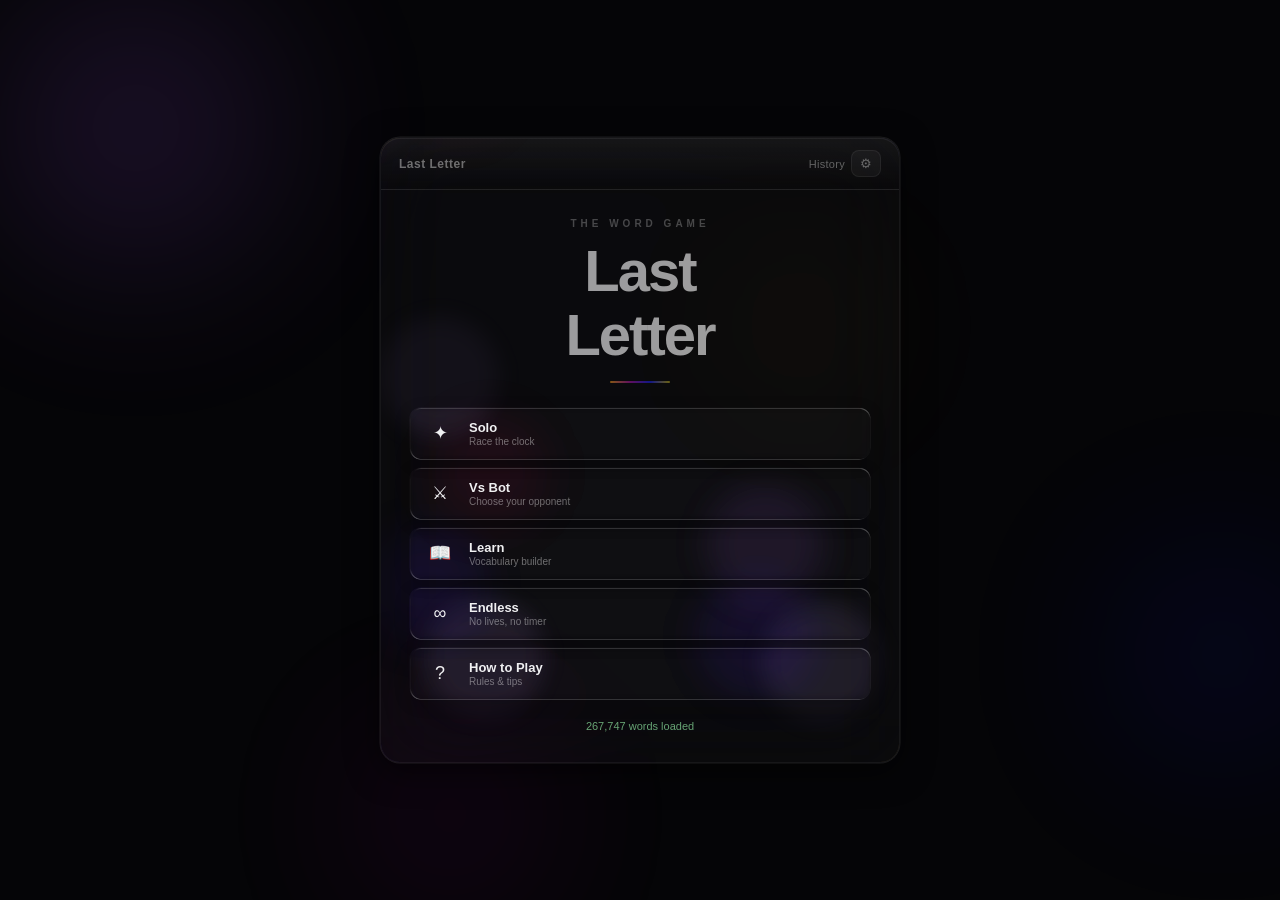
==== commit 6cf21591: "Add files via upload" ====
--- a/index.html
+++ b/index.html
@@ -5,8 +5,8 @@
   <meta name="viewport" content="width=device-width, initial-scale=1.0">
   <title>Last Letter — A Word Game</title>
   <link href="https://fonts.googleapis.com/css2?family=Inter:wght@300;400;500;600;700;800;900&family=Libre+Franklin:wght@300;400;500;600;700;800&family=Noto+Serif:ital,wght@0,400;0,700;1,400&display=swap" rel="stylesheet">
-  <link rel="stylesheet" href="style.css">
-  <link rel="stylesheet" href="liquid-glass.css">
+  <link rel="stylesheet" href="style.css?v=2">
+  <link rel="stylesheet" href="liquid-glass.css?v=2">
 </head>
 <body>
 
@@ -59,7 +59,7 @@
 <div id="screen-settings" class="screen"><div class="glass glass-md"><div class="glass-bar"><span class="glass-title">Settings</span></div><div class="glass-body">
   <button class="back-btn" data-screen="screen-menu">← Back</button>
   <div class="settings-grid">
-    <div class="sg"><label>Word Bank</label><select id="s-wordbank"><option value="full">Full (~370K)</option><option value="common">Common (~20K)</option><option value="sat">SAT Prep</option><option value="ielts">IELTS</option><option value="niche">Niche/Rare</option><option value="fallback">Offline (~800)</option></select></div>
+    <div class="sg"><label>Word Bank</label><select id="s-wordbank"><option value="sowpods" selected>SOWPODS (Default)</option><option value="dwyl">dwyl (~370K)</option><option value="common">Common (~20K)</option><option value="sat">SAT Prep</option><option value="ielts">IELTS</option><option value="niche">Niche/Rare</option><option value="fallback">Offline (~800)</option></select></div>
     <div class="sg"><label>Lives</label><select id="s-lives"><option value="1">1</option><option value="3" selected>3</option><option value="5">5</option><option value="99">∞</option></select></div>
     <div class="sg"><label>Tries</label><select id="s-tries"><option value="3">3</option><option value="5" selected>5</option><option value="10">10</option><option value="99">∞</option></select></div>
     <div class="sg"><label>Candidates</label><select id="s-cand"><option value="off">Off</option><option value="count">Count</option><option value="on" selected>List</option></select></div>
@@ -78,8 +78,14 @@
     </div>
     <div style="display:flex;gap:8px;margin-bottom:8px">
       <input type="text" id="s-llm-host" placeholder="API Host (e.g. https://cmkey.cn/v1)" style="flex:2;padding:8px 12px;border-radius:6px;border:1px solid var(--border);font-family:var(--sans);background:var(--surface-alt);color:var(--ink)">
-      <div style="flex:1; display:flex; align-items:center; gap:6px;">
-        <input type="checkbox" id="s-llm-cors" style="cursor:pointer"> <label for="s-llm-cors" style="font-size:11px;cursor:pointer;color:var(--ink2)">Use CORS Proxy</label>
+      <div style="flex:1; display:flex; align-items:center; justify-content:flex-start; padding-left:4px;">
+        <div class="premium-switch-container">
+          <label class="premium-switch">
+            <input type="checkbox" id="s-llm-cors">
+            <span class="switch-slider"></span>
+          </label>
+          <label for="s-llm-cors" style="font-size:11px;cursor:pointer;color:var(--ink2);user-select:none;">CORS Proxy</label>
+        </div>
       </div>
     </div>
   </div>
@@ -335,13 +341,19 @@
   <div class="glass-body" style="padding:15px; font-size:11px;">
     <div id="llm-status" style="color:var(--accent); font-weight:bold; margin-bottom:10px;">Waiting for Omega...</div>
     <div id="llm-results" style="max-height:200px; overflow-y:auto; color:var(--ink2);"></div>
-  </div>
-</div>
-
-<script src="words_alpha.js"></script>
-<script src="dictionary.js"></script>
-<script src="bots.js"></script>
-<script src="liquid-engine.js"></script>
-<script src="app.js"></script>
+    <div style="margin-top:12px; border-top:1px solid var(--border); padding-top:8px;">
+      <button class="btn-primary" style="width:100%; font-size:10px; padding:6px;" onclick="Bots.linkOmegaFile()">Link Local Brain File (Auto-Save)</button>
+      <div style="font-size:9px; color:var(--ink3); margin-top:4px; text-align:center;">Link once to save all AI words directly to omega_brain.js</div>
+    </div>
+  </div>
+</div>
+
+<script src="sowpods.js?v=2"></script>
+<script src="words_alpha.js?v=2"></script>
+<script src="omega_brain.js?v=2"></script>
+<script src="dictionary.js?v=2"></script>
+<script src="bots.js?v=2"></script>
+<script src="liquid-engine.js?v=2"></script>
+<script src="app.js?v=2"></script>
 </body>
 </html>
--- a/style.css
+++ b/style.css
@@ -255,7 +255,7 @@
 .go-stat-val{font-family:var(--serif);font-size:18px;font-weight:700}
 .go-stat-lbl{font-size:8px;font-weight:600;letter-spacing:1px;text-transform:uppercase;color:var(--ink3)}
 .go-divider{width:1px;height:22px;background:var(--border)}
-.go-chain{max-height:70px;overflow-y:auto;margin-bottom:14px;padding:8px 10px;background:var(--surface-alt);border-radius:calc(var(--radius)*.35);font-family:var(--serif);font-size:11px;line-height:1.7;color:var(--ink2);text-align:left}
+.go-chain{max-height:70px;overflow-y:auto;overflow-x:hidden;word-wrap:break-word;word-break:break-word;white-space:normal;margin-bottom:14px;padding:8px 10px;background:var(--surface-alt);border-radius:calc(var(--radius)*.35);font-family:var(--serif);font-size:11px;line-height:1.7;color:var(--ink2);text-align:left}
 .go-chain:empty{display:none}
 .go-chain .sep{color:var(--ink3);margin:0 2px}
 .go-btns{display:flex;gap:10px;justify-content:center}
@@ -280,3 +280,83 @@
   .wd-prefix,.wd-typed,.wd-cursor{font-size:24px}
   .typing-input-display{font-size:28px}
 }
+
+/* Premium Switch Styling */
+.premium-switch-container {
+  display: flex;
+  align-items: center;
+  gap: 10px;
+}
+
+.premium-switch {
+  position: relative;
+  display: inline-block;
+  width: 38px;
+  height: 20px;
+  flex-shrink: 0;
+}
+
+.premium-switch input {
+  opacity: 0;
+  width: 0;
+  height: 0;
+  margin: 0;
+}
+
+.switch-slider {
+  position: absolute;
+  cursor: pointer;
+  inset: 0;
+  background-color: var(--border);
+  transition: .3s cubic-bezier(0.4, 0, 0.2, 1);
+  border-radius: 20px;
+  border: 1px solid var(--border-lt);
+}
+
+.switch-slider:before {
+  position: absolute;
+  content: "";
+  height: 14px;
+  width: 14px;
+  left: 2px;
+  bottom: 2px;
+  background-color: #fff;
+  transition: .3s cubic-bezier(0.4, 0, 0.2, 1);
+  border-radius: 50%;
+  box-shadow: 0 1px 3px rgba(0,0,0,0.15);
+}
+
+/* Checked state */
+.premium-switch input:checked + .switch-slider {
+  background-color: var(--accent);
+  border-color: var(--accent);
+}
+
+.premium-switch input:checked + .switch-slider:before {
+  transform: translateX(18px);
+}
+
+/* Glassmorphism theme override details */
+[data-theme="liquid"] .switch-slider {
+  background-color: rgba(255, 255, 255, 0.1);
+  border: 1px solid rgba(255, 255, 255, 0.15);
+  backdrop-filter: blur(4px);
+  -webkit-backdrop-filter: blur(4px);
+}
+
+[data-theme="liquid"] .premium-switch input:checked + .switch-slider {
+  background: linear-gradient(135deg, rgba(230, 92, 168, 0.75), rgba(98, 86, 202, 0.75));
+  border-color: rgba(255, 255, 255, 0.25);
+  box-shadow: 0 4px 15px rgba(98, 86, 202, 0.25);
+}
+
+[data-theme="dark"] .switch-slider {
+  background-color: rgba(255, 255, 255, 0.08);
+  border-color: rgba(255, 255, 255, 0.12);
+}
+
+[data-theme="dark"] .premium-switch input:checked + .switch-slider {
+  background-color: var(--accent);
+  border-color: var(--accent);
+}
+
--- a/liquid-glass.css
+++ b/liquid-glass.css
@@ -86,13 +86,13 @@
 /* ==== LETTER WAVE ANIMATION ==== */
 .lq-letter {
   display: inline-block;
-  opacity: 0.4;
+  opacity: 0.6;
   transform: translateY(0);
   animation: lqLetterWave 2.2s infinite;
   z-index: 1;
 }
 @keyframes lqLetterWave {
-  0%, 100% { opacity: 0.4; transform: translateY(0) scale(1); }
+  0%, 100% { opacity: 0.6; transform: translateY(0) scale(1); }
   20%      { opacity: 1;   transform: scale(1.15); }
   40%      { opacity: 0.7; transform: translateY(0) scale(1); }
 }
@@ -178,7 +178,7 @@
 
 .liquid-bg .orb {
   position: absolute; border-radius: 50%;
-  filter: blur(90px); opacity: 0.3; will-change: transform;
+  filter: blur(90px); opacity: 0.45; will-change: transform;
 }
 .liquid-bg .orb-1 {
   width: 400px; height: 400px;
@@ -211,10 +211,10 @@
 
 /* ---- GLASS PANEL + PRISMATIC BORDER ---- */
 [data-theme="liquid"] .glass {
-  background: rgba(255,255,255,0.04);
-  backdrop-filter: blur(40px) saturate(1.4) brightness(1.05);
-  -webkit-backdrop-filter: blur(40px) saturate(1.4) brightness(1.05);
-  border: 1px solid rgba(255,255,255,0.08);
+  background: rgba(255,255,255,0.025);
+  backdrop-filter: blur(40px) saturate(1.4) brightness(1.02);
+  -webkit-backdrop-filter: blur(40px) saturate(1.4) brightness(1.02);
+  border: 1px solid rgba(255,255,255,0.05);
 }
 [data-theme="liquid"] .glass::before {
   content: ''; position: absolute; inset: -1px;
@@ -248,9 +248,9 @@
 [data-theme="liquid"] .menu-logo {
   font-family: 'Inter',-apple-system,sans-serif;
   font-weight: 800; letter-spacing: -2px;
-  background: linear-gradient(135deg, #fff, rgba(255,255,255,0.65));
-  -webkit-background-clip: text; -webkit-text-fill-color: transparent;
-  background-clip: text;
+  color: #fff;
+  background: none;
+  -webkit-text-fill-color: #fff;
 }
 [data-theme="liquid"] .menu-rule {
   background: linear-gradient(90deg,
@@ -262,10 +262,12 @@
 
 /* ==== MENU BUTTONS — LIQUID GLASS STYLE ==== */
 [data-theme="liquid"] .menu-btn {
-  background: rgba(255, 255, 255, 0.01);
+  background: transparent;
   border: none;
   position: relative; overflow: hidden;
-  box-shadow: 0px 4px 24px rgba(0, 0, 0, 0.3);
+  box-shadow: 0px 4px 16px rgba(0, 0, 0, 0.15);
+  backdrop-filter: blur(4px);
+  -webkit-backdrop-filter: blur(4px);
   transition: all 0.3s cubic-bezier(.25,.8,.25,1);
 }
 /* Liquid Glass Inset Glow */
@@ -273,7 +275,7 @@
   content: ''; pointer-events: none;
   position: absolute; z-index: 3; inset: 0;
   border-radius: inherit;
-  box-shadow: inset 0 0 20px -5px rgba(255, 255, 255, 0.07);
+  box-shadow: inset 0 0 15px -5px rgba(255, 255, 255, 0.04);
 }
 [data-theme="liquid"] .menu-btn .mi,
 [data-theme="liquid"] .menu-btn .mt { position: relative; z-index: 2; }
@@ -287,8 +289,8 @@
 
 /* ==== SETTINGS DROPDOWN OPTIONS ==== */
 [data-theme="liquid"] .sg select option {
-  background: #050507;
-  color: #aaa;
+  background: #0f0f13;
+  color: #ccc;
 }
 
 /* ==== GENERIC PRIMARY BUTTONS (e.g. Save & Close) ==== */
@@ -388,6 +390,11 @@
 
 .uiverse:hover {
   --duration: 1400ms;
+  transform: scale(1.06) translateY(-2px);
+  box-shadow: 0 10px 24px var(--c-shadow);
+}
+.uiverse {
+  transition: transform 0.3s cubic-bezier(0.34, 1.56, 0.64, 1), box-shadow 0.3s ease;
 }
 
 .uiverse .wrapper .circle {
@@ -633,6 +640,7 @@
 [data-theme="liquid"] .sg select {
   background: rgba(255,255,255,0.03); border-color: rgba(255,255,255,0.06);
   color: var(--ink);
+  color-scheme: dark;
 }
 [data-theme="liquid"] .sg select:focus {
   border-color: rgba(173,95,255,0.4);
@@ -641,7 +649,7 @@
 
 /* ---- DIFF/WS BUTTONS ---- */
 [data-theme="liquid"] .diff-btn {
-  background: rgba(255,255,255,0.03); border-color: rgba(255,255,255,0.05);
+  background: rgba(255,255,255,0.02); border-color: rgba(255,255,255,0.035);
   position: relative; overflow: hidden;
   transition: all 0.3s cubic-bezier(.25,.8,.25,1);
   -webkit-mask-image: -webkit-radial-gradient(white, black);
@@ -680,26 +688,67 @@
   animation-duration: 1400ms !important;
 }
 
-/* ---- BOT CARDS ---- */
-[data-theme="liquid"] .bot-card {
-  background: rgba(255,255,255,0.03); border-color: rgba(255,255,255,0.05);
-}
-[data-theme="liquid"] .bot-card:hover {
-  border-color: rgba(255,255,255,0.12); background: rgba(255,255,255,0.05);
-  box-shadow: 0 0 16px rgba(173,95,255,0.06); transform: translateY(-3px);
-}
-[data-theme="liquid"] .bot-badge.easy   { background: rgba(142,230,160,0.1); color: #8ee6a0; }
-[data-theme="liquid"] .bot-badge.medium { background: rgba(240,200,80,0.1);  color: #f0c850; }
-[data-theme="liquid"] .bot-badge.hard   { background: rgba(240,112,112,0.1); color: #f07070; }
-[data-theme="liquid"] .bot-badge.extreme{ background: rgba(173,95,255,0.12); color: #ad5fff; }
-
-/* ---- LEARN CARDS ---- */
+/* Hide orbs on bot/learn cards by default, show on hover/active */
+[data-theme="liquid"] .bot-card:not(:hover) .lq-orb-layer,
+[data-theme="liquid"] .learn-card:not(:hover):not(.active-card) .lq-orb-layer {
+  opacity: 0;
+  transition: opacity 0.3s ease;
+}
+[data-theme="liquid"] .bot-card:hover .lq-orb-layer,
+[data-theme="liquid"] .learn-card:hover .lq-orb-layer,
+[data-theme="liquid"] .learn-card.active-card .lq-orb-layer {
+  opacity: 1;
+}
+
+/* ---- BOT CARDS & LEARN CARDS — Unified with solo diff-btn style ---- */
+[data-theme="liquid"] .bot-card,
 [data-theme="liquid"] .learn-card {
-  background: rgba(255,255,255,0.03); border-color: rgba(255,255,255,0.05);
-}
+  background: rgba(255,255,255,0.02); 
+  border: 1px solid rgba(255,255,255,0.035);
+  position: relative; overflow: hidden;
+  transition: all 0.3s cubic-bezier(.25,.8,.25,1);
+  -webkit-mask-image: -webkit-radial-gradient(white, black);
+}
+[data-theme="liquid"] .bot-card:hover,
 [data-theme="liquid"] .learn-card:hover,
 [data-theme="liquid"] .learn-card.active-card {
-  border-color: rgba(173,95,255,0.3); background: rgba(173,95,255,0.05);
+  background: radial-gradient(circle, rgba(120,50,200,0.25), rgba(160,100,255,0.15) 80%);
+  border-color: transparent;
+  box-shadow: 0 0 18px rgba(173,95,255,0.3);
+  transform: scale(1.02);
+}
+[data-theme="liquid"] .bot-card::before,
+[data-theme="liquid"] .learn-card::before {
+  content: ''; pointer-events: none;
+  position: absolute; z-index: 3; inset: 0;
+  border-radius: inherit;
+  box-shadow: inset 0 1px 1px rgba(255, 255, 255, 0.05);
+  transition: all 0.3s ease;
+}
+[data-theme="liquid"] .bot-card:hover::before,
+[data-theme="liquid"] .learn-card:hover::before,
+[data-theme="liquid"] .learn-card.active-card::before {
+  box-shadow: inset 0 3px 10px rgba(200,160,255,0.4), inset 0 -3px 4px rgba(230,210,255,0.25);
+}
+
+/* Orb Visibility — Hide by default, show on hover or active */
+[data-theme="liquid"] .bot-card:not(:hover) .lq-orb-layer,
+[data-theme="liquid"] .learn-card:not(:hover):not(.active-card) .lq-orb-layer,
+[data-theme="liquid"] .diff-btn:not(.selected) .lq-orb-layer {
+  opacity: 0;
+}
+[data-theme="liquid"] .bot-card:hover .lq-orb-layer,
+[data-theme="liquid"] .learn-card:hover .lq-orb-layer,
+[data-theme="liquid"] .learn-card.active-card .lq-orb-layer,
+[data-theme="liquid"] .diff-btn.selected .lq-orb-layer {
+  opacity: 1;
+}
+
+/* Ensure content stays above orbs */
+[data-theme="liquid"] .bot-card *, 
+[data-theme="liquid"] .learn-card * {
+  position: relative;
+  z-index: 2;
 }
 
 /* ---- HISTORY ---- */
@@ -733,7 +782,15 @@
 [data-theme="liquid"] .turn-banner.theirs { background: rgba(128,192,240,0.07); color: #80c0f0; }
 
 /* ---- SIDEBAR ---- */
-[data-theme="liquid"] .sb-sort select { background: rgba(255,255,255,0.03); border-color: rgba(255,255,255,0.05); color: rgba(255,255,255,0.4); }
+[data-theme="liquid"] .sb-sort select {
+  background: rgba(255,255,255,0.03); border-color: rgba(255,255,255,0.05);
+  color: rgba(255,255,255,0.4);
+  color-scheme: dark;
+}
+[data-theme="liquid"] .sb-sort select option {
+  background: #0f0f13;
+  color: #ccc;
+}
 [data-theme="liquid"] .cand-word:hover { background: rgba(255,255,255,0.04); }
 [data-theme="liquid"] .def-entry { background: rgba(255,255,255,0.03); border-color: rgba(255,255,255,0.05); }
 [data-theme="liquid"] .def-entry-pos { color: rgba(173,95,255,0.5); }
@@ -840,7 +897,7 @@
 [data-theme="liquid"] .timer-text { color: #f0f0f2; }
 [data-theme="liquid"] .tries-label { color: rgba(255,255,255,0.3); }
 [data-theme="liquid"] .wd-typed { color: #f0f0f2; }
-[data-theme="liquid"] .cw-text { color: rgba(255,255,255,0.7); }
+[data-theme="liquid"] .cw-text { color: rgba(255,255,255,0.9); }
 [data-theme="liquid"] .cw-score { color: rgba(255,255,255,0.3); }
 [data-theme="liquid"] .go-score-label { color: rgba(255,255,255,0.4); }
 [data-theme="liquid"] .go-stat-val { color: #f0f0f2; }
@@ -860,6 +917,17 @@
 [data-theme="liquid"] .th-wpm { color: rgba(255,255,255,0.3); }
 [data-theme="liquid"] .hd-word-item { color: rgba(255,255,255,0.5); }
 [data-theme="liquid"] .hd-word-item em { color: rgba(173,95,255,0.5); }
+[data-theme="liquid"] .cand-word {
+  cursor: pointer;
+  transition: all 0.2s ease;
+  padding: 4px 8px;
+  border-radius: 4px;
+}
+[data-theme="liquid"] .cand-word:hover {
+  background: rgba(255,255,255,0.08);
+  color: #fff;
+  transform: translateX(4px);
+}
 [data-theme="liquid"] .sb-list { color: rgba(255,255,255,0.45); }
 [data-theme="liquid"] .input-feedback.error { color: #f07070; }
 [data-theme="liquid"] .input-feedback.success { color: #8ee6a0; }
@@ -869,3 +937,79 @@
 [data-theme="liquid"] #screen-settings h4 { color: rgba(255,255,255,0.4); }
 [data-theme="liquid"] #screen-settings .panel-desc { color: rgba(255,255,255,0.35); }
 [data-theme="liquid"] #btn-clear-history { color: #f07070 !important; }
+[data-theme="liquid"] .cands-select {
+  background: rgba(0,0,0,0.4) !important;
+  color: #f0f0f2 !important;
+  border: 1px solid rgba(255,255,255,0.08) !important;
+  backdrop-filter: blur(20px);
+  border-radius: 12px;
+}
+[data-theme="liquid"] .cands-select option {
+  background: #111 !important;
+  color: #fff !important;
+}
+
+/* ---- CHEEKY PEACH MODE ---- */
+@keyframes glass-shimmer {
+  0% { background-position: -200% 0; }
+  100% { background-position: 200% 0; }
+}
+
+@keyframes peach-pulse {
+  0%, 100% { box-shadow: 0 0 15px rgba(255, 120, 150, 0.4), inset 0 0 10px rgba(255, 120, 150, 0.2); }
+  50% { box-shadow: 0 0 25px rgba(255, 120, 150, 0.8), inset 0 0 15px rgba(255, 120, 150, 0.4); }
+}
+
+.chain-word.cheeky-shimmer {
+  background: linear-gradient(120deg, rgba(255,140,160,0.1) 0%, rgba(255,180,140,0.2) 30%, rgba(255,255,255,0.35) 50%, rgba(255,180,140,0.2) 70%, rgba(255,140,160,0.1) 100%) !important;
+  background-size: 200% 100% !important;
+  animation: wordIn .3s var(--ease) both, glass-shimmer 3s linear infinite, peach-pulse 2s infinite ease-in-out !important;
+  border-left: 3px solid #ff7a96 !important;
+  border-right: 1px solid rgba(255, 120, 150, 0.3) !important;
+  border-top: 1px solid rgba(255, 120, 150, 0.3) !important;
+  border-bottom: 1px solid rgba(255, 120, 150, 0.3) !important;
+  backdrop-filter: blur(12px) saturate(1.8) !important;
+}
+
+.chain-word.cheeky-shimmer .cw-text {
+  color: #ff9fb3 !important;
+  text-shadow: 0 0 10px rgba(255, 120, 150, 0.8) !important;
+  font-weight: 700 !important;
+}
+
+.chain-word.cheeky-shimmer .cw-score {
+  background: rgba(255, 120, 150, 0.2) !important;
+  color: #ff8fa5 !important;
+  border: 1px solid rgba(255, 120, 150, 0.4) !important;
+  text-shadow: 0 0 8px rgba(255, 120, 150, 0.6) !important;
+}
+
+/* ---- BANANA MODE ---- */
+@keyframes banana-pulse {
+  0%, 100% { box-shadow: 0 0 15px rgba(255, 220, 100, 0.4), inset 0 0 10px rgba(255, 220, 100, 0.2); }
+  50% { box-shadow: 0 0 25px rgba(255, 220, 100, 0.8), inset 0 0 15px rgba(255, 220, 100, 0.4); }
+}
+
+.chain-word.banana-shimmer {
+  background: linear-gradient(120deg, rgba(255,220,100,0.1) 0%, rgba(255,240,140,0.2) 30%, rgba(255,255,255,0.35) 50%, rgba(255,240,140,0.2) 70%, rgba(255,220,100,0.1) 100%) !important;
+  background-size: 200% 100% !important;
+  animation: wordIn .3s var(--ease) both, glass-shimmer 3s linear infinite, banana-pulse 2s infinite ease-in-out !important;
+  border-left: 3px solid #ffcc00 !important;
+  border-right: 1px solid rgba(255, 220, 100, 0.3) !important;
+  border-top: 1px solid rgba(255, 220, 100, 0.3) !important;
+  border-bottom: 1px solid rgba(255, 220, 100, 0.3) !important;
+  backdrop-filter: blur(12px) saturate(1.8) !important;
+}
+
+.chain-word.banana-shimmer .cw-text {
+  color: #ffeb60 !important;
+  text-shadow: 0 0 10px rgba(255, 220, 100, 0.8) !important;
+  font-weight: 700 !important;
+}
+
+.chain-word.banana-shimmer .cw-score {
+  background: rgba(255, 220, 100, 0.2) !important;
+  color: #ffd700 !important;
+  border: 1px solid rgba(255, 220, 100, 0.4) !important;
+  text-shadow: 0 0 8px rgba(255, 220, 100, 0.6) !important;
+}
